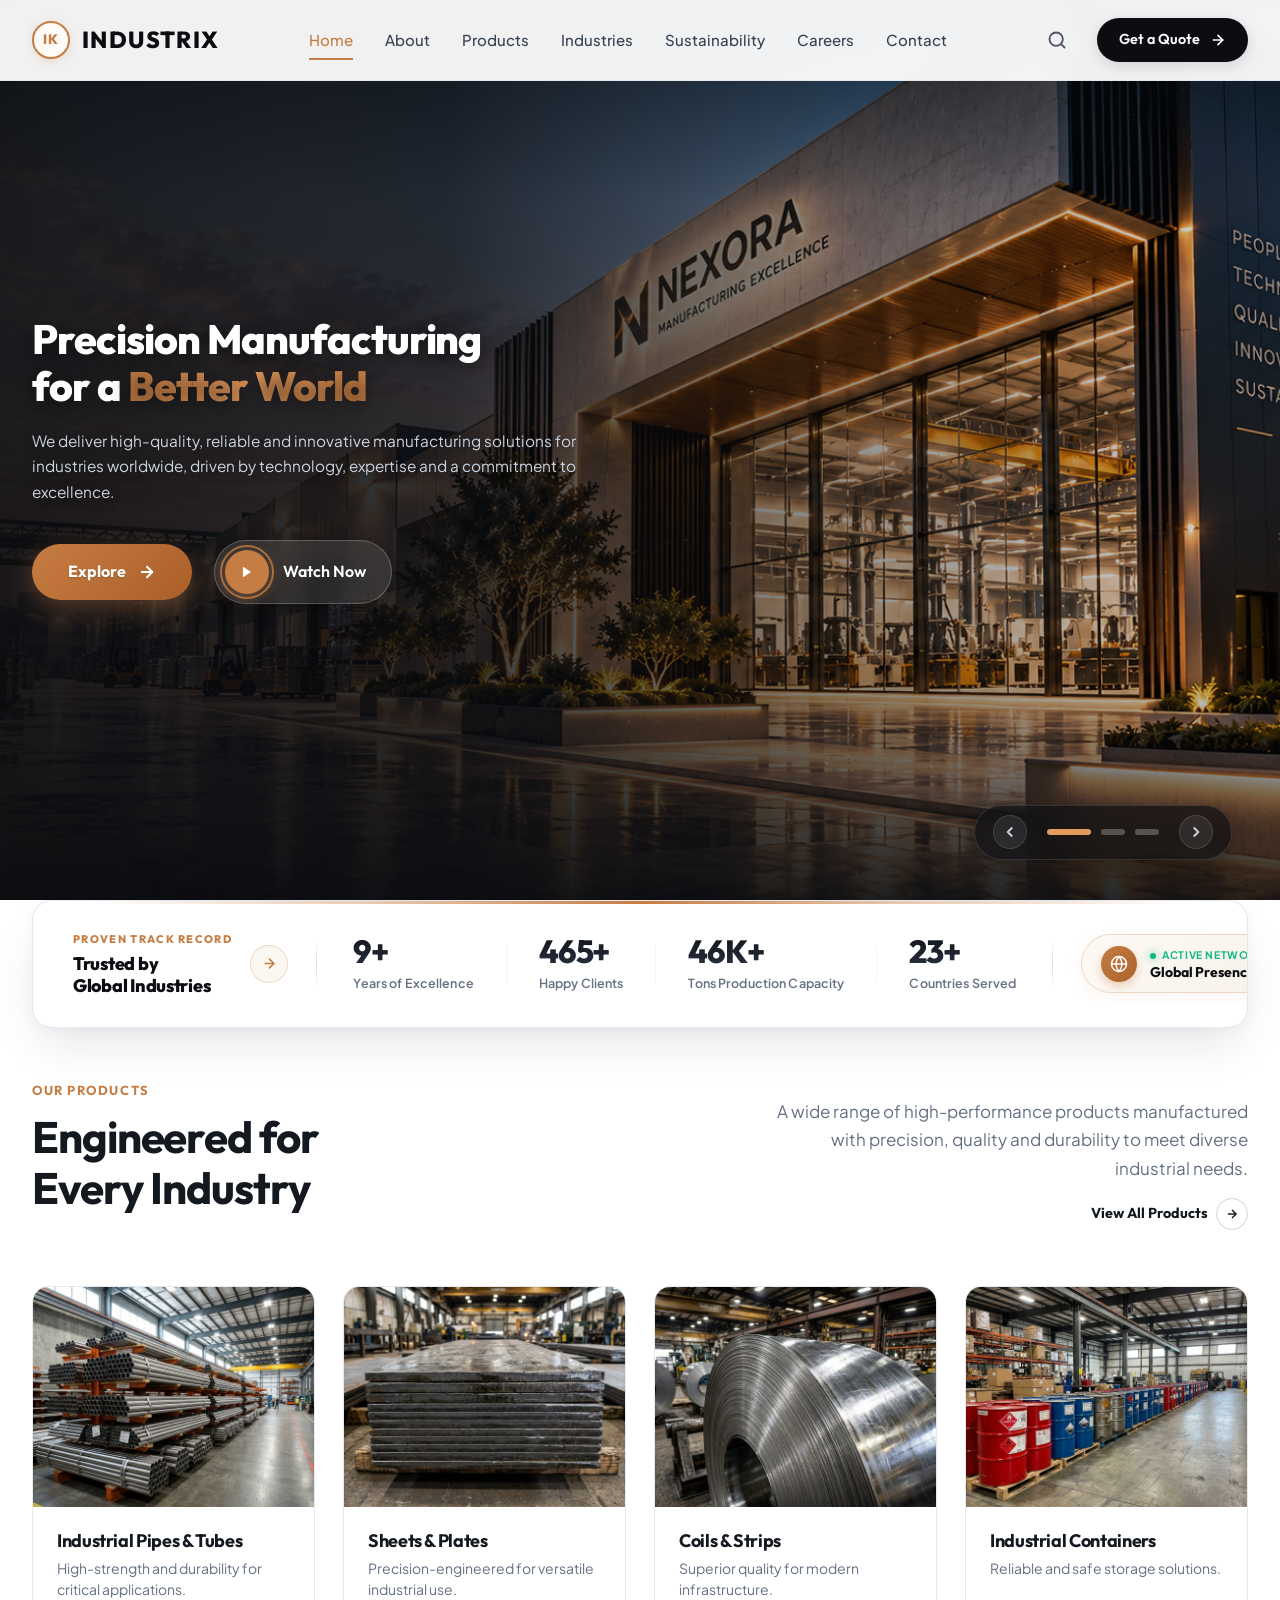
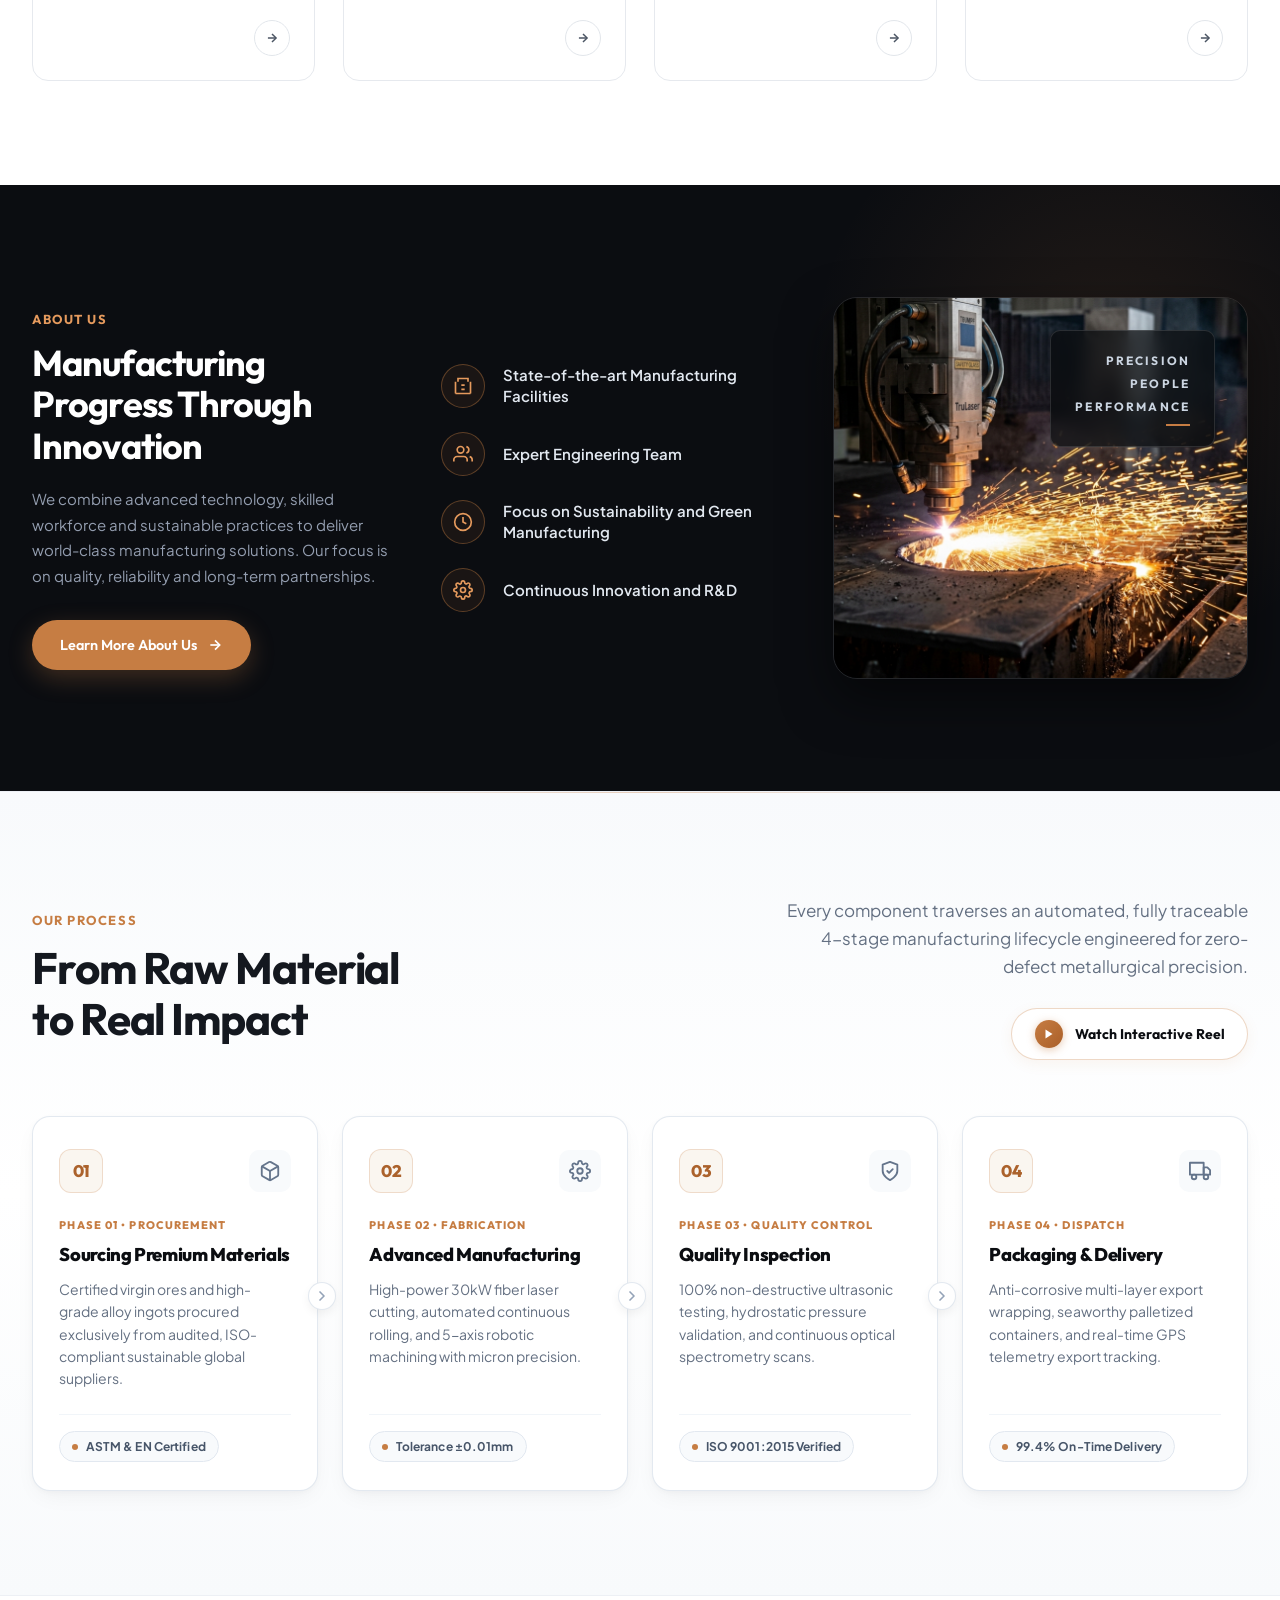
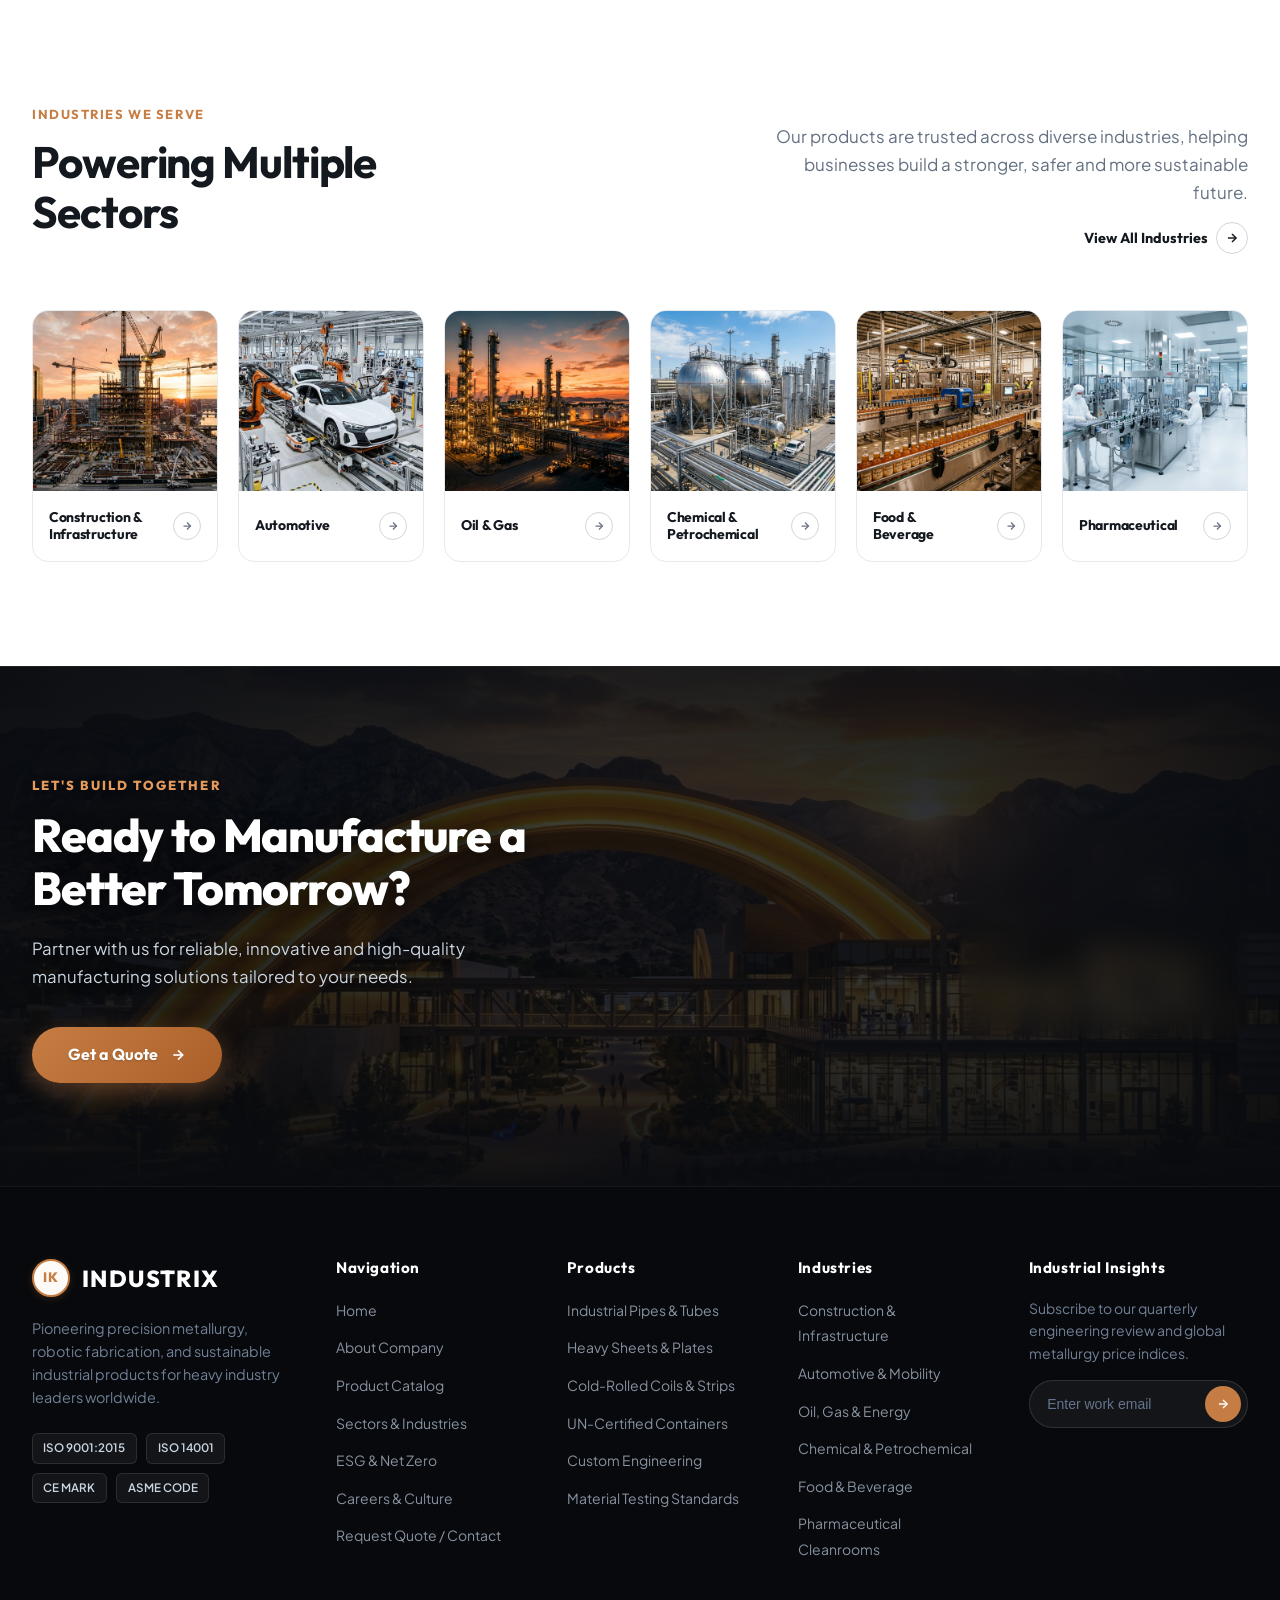
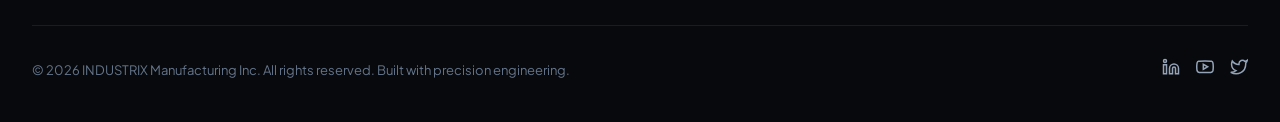
==== index.html @ 55bc3d68 "feat: complete Industrix precision manufacturing corporate website" ====
<!DOCTYPE html>
<html lang="en">
<head>
  <meta charset="UTF-8">
  <meta name="viewport" content="width=device-width, initial-scale=1.0">
  <title>INDUSTRIX - Precision Manufacturing for a Better World</title>
  <meta name="description" content="Industrix delivers world-class, reliable and innovative manufacturing solutions for global industries. ISO 9001 certified precision steel, pipes, coils, and containers.">
  <link rel="stylesheet" href="css/main.css">
  <link rel="stylesheet" href="css/components.css">
  <link rel="icon" type="image/svg+xml" href="data:image/svg+xml,<svg xmlns='http://www.w3.org/2000/svg' viewBox='0 0 100 100'><circle cx='50' cy='50' r='45' fill='%23c67d43'/><text x='50' y='58' font-size='28' font-family='sans-serif' font-weight='bold' fill='white' text-anchor='middle'>IK</text></svg>">
</head>
<body>

  <!-- ==========================================================================
       HEADER & NAVIGATION BAR
       ========================================================================== -->
  <header class="site-header" id="siteHeader">
    <div class="nav-container">
      <a href="index.html" class="brand-logo" aria-label="Industrix Homepage">
        <div class="brand-emblem">IK</div>
        <span class="brand-name">INDUSTRIX</span>
      </a>

      <nav class="nav-menu" id="navMenu">
        <div class="nav-item"><a href="index.html" class="nav-link active">Home</a></div>
        <div class="nav-item"><a href="about.html" class="nav-link">About</a></div>
        <div class="nav-item"><a href="products.html" class="nav-link">Products</a></div>
        <div class="nav-item"><a href="industries.html" class="nav-link">Industries</a></div>
        <div class="nav-item"><a href="sustainability.html" class="nav-link">Sustainability</a></div>
        <div class="nav-item"><a href="careers.html" class="nav-link">Careers</a></div>
        <div class="nav-item"><a href="contact.html" class="nav-link">Contact</a></div>
        <div class="nav-menu-mobile-cta">
          <a href="#quote" class="btn-mobile-quote" data-open-quote>
            <span>Get a Quote</span>
            <svg width="16" height="16" viewBox="0 0 24 24" fill="none" stroke="currentColor" stroke-width="2.5">
              <line x1="5" y1="12" x2="19" y2="12"></line>
              <polyline points="12 5 19 12 12 19"></polyline>
            </svg>
          </a>
        </div>
      </nav>

      <div class="nav-actions">
        <button class="search-trigger-btn" id="searchTriggerBtn" aria-label="Search site (Ctrl+K)" title="Search site (Ctrl+K)">
          <svg width="20" height="20" viewBox="0 0 24 24" fill="none" stroke="currentColor" stroke-width="2.2" stroke-linecap="round" stroke-linejoin="round">
            <circle cx="11" cy="11" r="8"></circle>
            <line x1="21" y1="21" x2="16.65" y2="16.65"></line>
          </svg>
        </button>

        <a href="#quote" class="btn-quote" data-open-quote id="headerQuoteBtn">
          <span>Get a Quote</span>
          <svg width="16" height="16" viewBox="0 0 24 24" fill="none" stroke="currentColor" stroke-width="2.5" stroke-linecap="round" stroke-linejoin="round">
            <line x1="5" y1="12" x2="19" y2="12"></line>
            <polyline points="12 5 19 12 12 19"></polyline>
          </svg>
        </a>

        <button class="mobile-toggle" id="mobileToggle" aria-label="Toggle navigation menu">
          <span></span>
          <span></span>
          <span></span>
        </button>
      </div>
    </div>
  </header>

  <main>
    <!-- ==========================================================================
         HERO SECTION
         ========================================================================== -->
    <!-- ==========================================================================
         HERO SECTION WITH CINEMATIC SLIDER
         ========================================================================== -->
    <section class="hero-slider-section" id="hero">
      <!-- Background Slides with Unique Content per Slide -->
      <div class="hero-slider-wrapper">
        <!-- Slide 1: Production Plant & Better World -->
        <div class="hero-slide active" data-index="0">
          <img src="assets/images/hero section/slide1.png" alt="Advanced Smart Manufacturing Campus" class="hero-slide-img">
          <div class="hero-slider-overlay"></div>
          <div class="hero-slider-container">
            <div class="hero-slider-content">
              <h1 class="hero-slider-title">
                Precision Manufacturing<br>
                for a <span class="gradient-copper">Better World</span>
              </h1>
              <p class="hero-slider-subtitle">
                We deliver high-quality, reliable and innovative manufacturing solutions for industries worldwide, driven by technology, expertise and a commitment to excellence.
              </p>
              <div class="hero-slider-actions">
                <a href="products.html" class="btn-hero-explore">
                  <span>Explore</span>
                  <svg width="18" height="18" viewBox="0 0 24 24" fill="none" stroke="currentColor" stroke-width="2.5" stroke-linecap="round" stroke-linejoin="round">
                    <line x1="5" y1="12" x2="19" y2="12"></line>
                    <polyline points="12 5 19 12 12 19"></polyline>
                  </svg>
                </a>
                <a href="#watch-process" class="btn-hero-watch" data-open-process>
                  <div class="watch-play-circle">
                    <span class="watch-play-pulse"></span>
                    <svg width="14" height="14" viewBox="0 0 24 24" fill="currentColor">
                      <polygon points="5 3 19 12 5 21 5 3"></polygon>
                    </svg>
                  </div>
                  <span>Watch Now</span>
                </a>
              </div>
            </div>
          </div>
        </div>

        <!-- Slide 2: Robotic Automation & Smart Engineering -->
        <div class="hero-slide" data-index="1">
          <img src="assets/images/hero section/slide2.png" alt="High-Tech Robotic Manufacturing Facility" class="hero-slide-img">
          <div class="hero-slider-overlay"></div>
          <div class="hero-slider-container">
            <div class="hero-slider-content">
              <h1 class="hero-slider-title">
                Autonomous Robotics &amp;<br>
                <span class="gradient-copper">Smart Engineering</span>
              </h1>
              <p class="hero-slider-subtitle">
                Pioneering Industry 4.0 production with intelligent robotic milling, high-power fiber laser cutting, and micron-level non-destructive inspection.
              </p>
              <div class="hero-slider-actions">
                <a href="products.html" class="btn-hero-explore">
                  <span>Explore</span>
                  <svg width="18" height="18" viewBox="0 0 24 24" fill="none" stroke="currentColor" stroke-width="2.5" stroke-linecap="round" stroke-linejoin="round">
                    <line x1="5" y1="12" x2="19" y2="12"></line>
                    <polyline points="12 5 19 12 12 19"></polyline>
                  </svg>
                </a>
                <a href="#watch-process" class="btn-hero-watch" data-open-process>
                  <div class="watch-play-circle">
                    <span class="watch-play-pulse"></span>
                    <svg width="14" height="14" viewBox="0 0 24 24" fill="currentColor">
                      <polygon points="5 3 19 12 5 21 5 3"></polygon>
                    </svg>
                  </div>
                  <span>Watch Now</span>
                </a>
              </div>
            </div>
          </div>
        </div>

        <!-- Slide 3: High-Performance Metallurgy & Global Infrastructure -->
        <div class="hero-slide" data-index="2">
          <img src="assets/images/hero section/slide3.png" alt="Precision Extrusion and Heavy Manufacturing Plant" class="hero-slide-img">
          <div class="hero-slider-overlay"></div>
          <div class="hero-slider-container">
            <div class="hero-slider-content">
              <h1 class="hero-slider-title">
                High-Performance Metallurgy &amp;<br>
                <span class="gradient-copper">Global Infrastructure</span>
              </h1>
              <p class="hero-slider-subtitle">
                Over 50,000 metric tons of certified high-grade steel, seamless pipes, and structural plates supplied to heavy industries across 25+ countries.
              </p>
              <div class="hero-slider-actions">
                <a href="products.html" class="btn-hero-explore">
                  <span>Explore</span>
                  <svg width="18" height="18" viewBox="0 0 24 24" fill="none" stroke="currentColor" stroke-width="2.5" stroke-linecap="round" stroke-linejoin="round">
                    <line x1="5" y1="12" x2="19" y2="12"></line>
                    <polyline points="12 5 19 12 12 19"></polyline>
                  </svg>
                </a>
                <a href="#watch-process" class="btn-hero-watch" data-open-process>
                  <div class="watch-play-circle">
                    <span class="watch-play-pulse"></span>
                    <svg width="14" height="14" viewBox="0 0 24 24" fill="currentColor">
                      <polygon points="5 3 19 12 5 21 5 3"></polygon>
                    </svg>
                  </div>
                  <span>Watch Now</span>
                </a>
              </div>
            </div>
          </div>
        </div>
      </div>


      <!-- Slider Navigation Controls -->
      <div class="hero-slider-controls">
        <button class="hero-slider-arrow prev" id="heroPrevBtn" aria-label="Previous Slide">
          <svg width="18" height="18" viewBox="0 0 24 24" fill="none" stroke="currentColor" stroke-width="2.5"><polyline points="15 18 9 12 15 6"></polyline></svg>
        </button>

        <div class="hero-slider-dots" id="heroSliderDots">
          <button class="hero-dot active" data-slide="0" aria-label="Slide 1"><span class="dot-progress"></span></button>
          <button class="hero-dot" data-slide="1" aria-label="Slide 2"><span class="dot-progress"></span></button>
          <button class="hero-dot" data-slide="2" aria-label="Slide 3"><span class="dot-progress"></span></button>
        </div>

        <button class="hero-slider-arrow next" id="heroNextBtn" aria-label="Next Slide">
          <svg width="18" height="18" viewBox="0 0 24 24" fill="none" stroke="currentColor" stroke-width="2.5"><polyline points="9 18 15 12 9 6"></polyline></svg>
        </button>
      </div>
    </section>

    <!-- ==========================================================================
         METRICS / STATS BAR SECTION (PREMIUM FLOATING RIBBON)
         ========================================================================== -->
    <section class="metrics-section" id="metrics">
      <div class="container">
        <div class="metrics-card-wrapper">
          <div class="metrics-ambient-line" aria-hidden="true"></div>
          <div class="metrics-container">
            <!-- Left Header: Trust & Authority -->
            <div class="metrics-label-box">
              <div class="metrics-label-content">
                <span class="metrics-kicker">PROVEN TRACK RECORD</span>
                <h3 class="metrics-title">Trusted by<br>Global Industries</h3>
              </div>
              <a href="#about" class="metrics-arrow-btn" aria-label="Learn more about our track record">
                <svg width="15" height="15" viewBox="0 0 24 24" fill="none" stroke="currentColor" stroke-width="2.5" stroke-linecap="round" stroke-linejoin="round">
                  <line x1="5" y1="12" x2="19" y2="12"></line>
                  <polyline points="12 5 19 12 12 19"></polyline>
                </svg>
              </a>
            </div>

            <div class="metrics-divider-vertical" aria-hidden="true"></div>

            <!-- Central Key Metrics Group -->
            <div class="metrics-items-group">
              <div class="metric-stat-item">
                <div class="metric-number-wrap">
                  <span class="metric-number" data-target="10" data-suffix="+">10+</span>
                </div>
                <span class="metric-caption">Years of Excellence</span>
              </div>

              <div class="metric-stat-sep" aria-hidden="true"></div>

              <div class="metric-stat-item">
                <div class="metric-number-wrap">
                  <span class="metric-number" data-target="500" data-suffix="+">500+</span>
                </div>
                <span class="metric-caption">Happy Clients</span>
              </div>

              <div class="metric-stat-sep" aria-hidden="true"></div>

              <div class="metric-stat-item">
                <div class="metric-number-wrap">
                  <span class="metric-number" data-target="50" data-suffix="K+">50K+</span>
                </div>
                <span class="metric-caption">Tons Production Capacity</span>
              </div>

              <div class="metric-stat-sep" aria-hidden="true"></div>

              <div class="metric-stat-item">
                <div class="metric-number-wrap">
                  <span class="metric-number" data-target="25" data-suffix="+">25+</span>
                </div>
                <span class="metric-caption">Countries Served</span>
              </div>
            </div>

            <div class="metrics-divider-vertical" aria-hidden="true"></div>

            <!-- Right Global Status Pill -->
            <div class="metrics-badge-global">
              <div class="globe-icon">
                <svg width="18" height="18" viewBox="0 0 24 24" fill="none" stroke="currentColor" stroke-width="2" stroke-linecap="round" stroke-linejoin="round">
                  <circle cx="12" cy="12" r="10"></circle>
                  <line x1="2" y1="12" x2="22" y2="12"></line>
                  <path d="M12 2a15.3 15.3 0 0 1 4 10 15.3 15.3 0 0 1-4 10 15.3 15.3 0 0 1-4-10 15.3 15.3 0 0 1 4-10z"></path>
                </svg>
              </div>
              <div class="metrics-badge-info">
                <div class="metrics-badge-status">
                  <span class="status-pulse-dot"></span>
                  <span class="status-text">Active Network</span>
                </div>
                <span class="text">Global Presence</span>
              </div>
            </div>
          </div>
        </div>
      </div>
    </section>

    <!-- ==========================================================================
         OUR PRODUCTS SECTION
         ========================================================================== -->
    <section class="section-products" id="products">
      <div class="container">
        <div class="section-header-split reveal-fade-up">
          <div class="section-header-left">
            <span class="section-kicker">OUR PRODUCTS</span>
            <h2 class="section-title">Engineered for<br>Every Industry</h2>
          </div>
          <div class="section-header-right">
            <p class="section-desc">
              A wide range of high-performance products manufactured with precision, quality and durability to meet diverse industrial needs.
            </p>
            <a href="products.html" class="link-arrow-action">
              <span>View All Products</span>
              <div class="arrow-circle">
                <svg width="14" height="14" viewBox="0 0 24 24" fill="none" stroke="currentColor" stroke-width="2.5">
                  <line x1="5" y1="12" x2="19" y2="12"></line>
                  <polyline points="12 5 19 12 12 19"></polyline>
                </svg>
              </div>
            </a>
          </div>
        </div>

        <div class="products-grid">
          <!-- Product Card 1 -->
          <article class="product-card reveal-fade-up">
            <div class="product-image-box">
              <img src="assets/images/pipes_tubes.jpg" alt="Industrial Pipes and Tubes in factory warehouse" loading="lazy">
            </div>
            <div class="product-card-body">
              <div>
                <h3 class="product-card-title">Industrial Pipes & Tubes</h3>
                <p class="product-card-desc">High-strength and durability for critical applications.</p>
              </div>
              <div class="product-card-footer">
                <a href="products.html#pipes" class="product-card-action" aria-label="View Industrial Pipes & Tubes">
                  <svg width="14" height="14" viewBox="0 0 24 24" fill="none" stroke="currentColor" stroke-width="2.5">
                    <line x1="5" y1="12" x2="19" y2="12"></line>
                    <polyline points="12 5 19 12 12 19"></polyline>
                  </svg>
                </a>
              </div>
            </div>
          </article>

          <!-- Product Card 2 -->
          <article class="product-card reveal-fade-up" style="transition-delay: 0.1s;">
            <div class="product-image-box">
              <img src="assets/images/sheets_plates.jpg" alt="Precision Industrial Sheets and Heavy Steel Plates" loading="lazy">
            </div>
            <div class="product-card-body">
              <div>
                <h3 class="product-card-title">Sheets & Plates</h3>
                <p class="product-card-desc">Precision-engineered for versatile industrial use.</p>
              </div>
              <div class="product-card-footer">
                <a href="products.html#sheets" class="product-card-action" aria-label="View Sheets & Plates">
                  <svg width="14" height="14" viewBox="0 0 24 24" fill="none" stroke="currentColor" stroke-width="2.5">
                    <line x1="5" y1="12" x2="19" y2="12"></line>
                    <polyline points="12 5 19 12 12 19"></polyline>
                  </svg>
                </a>
              </div>
            </div>
          </article>

          <!-- Product Card 3 -->
          <article class="product-card reveal-fade-up" style="transition-delay: 0.2s;">
            <div class="product-image-box">
              <img src="assets/images/coils_strips.jpg" alt="Cold Rolled Steel Coils and Strips" loading="lazy">
            </div>
            <div class="product-card-body">
              <div>
                <h3 class="product-card-title">Coils & Strips</h3>
                <p class="product-card-desc">Superior quality for modern infrastructure.</p>
              </div>
              <div class="product-card-footer">
                <a href="products.html#coils" class="product-card-action" aria-label="View Coils & Strips">
                  <svg width="14" height="14" viewBox="0 0 24 24" fill="none" stroke="currentColor" stroke-width="2.5">
                    <line x1="5" y1="12" x2="19" y2="12"></line>
                    <polyline points="12 5 19 12 12 19"></polyline>
                  </svg>
                </a>
              </div>
            </div>
          </article>

          <!-- Product Card 4 -->
          <article class="product-card reveal-fade-up" style="transition-delay: 0.3s;">
            <div class="product-image-box">
              <img src="assets/images/industrial_containers.jpg" alt="Industrial Containers, Chemical Barrels and Drums" loading="lazy">
            </div>
            <div class="product-card-body">
              <div>
                <h3 class="product-card-title">Industrial Containers</h3>
                <p class="product-card-desc">Reliable and safe storage solutions.</p>
              </div>
              <div class="product-card-footer">
                <a href="products.html#containers" class="product-card-action" aria-label="View Industrial Containers">
                  <svg width="14" height="14" viewBox="0 0 24 24" fill="none" stroke="currentColor" stroke-width="2.5">
                    <line x1="5" y1="12" x2="19" y2="12"></line>
                    <polyline points="12 5 19 12 12 19"></polyline>
                  </svg>
                </a>
              </div>
            </div>
          </article>
        </div>
      </div>
    </section>

    <!-- ==========================================================================
         ABOUT US SECTION (Dark Industrial)
         ========================================================================== -->
    <section class="section-about-dark" id="about">
      <div class="container">
        <div class="about-dark-grid">
          <div class="about-dark-left reveal-fade-up">
            <span class="section-kicker light">ABOUT US</span>
            <h2 class="section-title light">Manufacturing Progress Through Innovation</h2>
            <p class="section-desc light">
              We combine advanced technology, skilled workforce and sustainable practices to deliver world-class manufacturing solutions. Our focus is on quality, reliability and long-term partnerships.
            </p>
            <a href="about.html" class="btn-about-copper">
              <span>Learn More About Us</span>
              <svg width="16" height="16" viewBox="0 0 24 24" fill="none" stroke="currentColor" stroke-width="2.5">
                <line x1="5" y1="12" x2="19" y2="12"></line>
                <polyline points="12 5 19 12 12 19"></polyline>
              </svg>
            </a>
          </div>

          <div class="about-dark-mid reveal-fade-up" style="transition-delay: 0.15s;">
            <div class="about-features-list">
              <div class="about-feature-item">
                <div class="about-feature-icon">
                  <svg width="20" height="20" viewBox="0 0 24 24" fill="none" stroke="currentColor" stroke-width="2">
                    <path d="M3 21h18M3 7v14M21 7v14M6 7V3h12v4M10 11h4M10 16h4"></path>
                  </svg>
                </div>
                <span class="about-feature-text">State-of-the-art Manufacturing Facilities</span>
              </div>

              <div class="about-feature-item">
                <div class="about-feature-icon">
                  <svg width="20" height="20" viewBox="0 0 24 24" fill="none" stroke="currentColor" stroke-width="2">
                    <path d="M17 21v-2a4 4 0 0 0-4-4H5a4 4 0 0 0-4 4v2"></path>
                    <circle cx="9" cy="7" r="4"></circle>
                    <path d="M23 21v-2a4 4 0 0 0-3-3.87"></path>
                    <path d="M16 3.13a4 4 0 0 1 0 7.75"></path>
                  </svg>
                </div>
                <span class="about-feature-text">Expert Engineering Team</span>
              </div>

              <div class="about-feature-item">
                <div class="about-feature-icon">
                  <svg width="20" height="20" viewBox="0 0 24 24" fill="none" stroke="currentColor" stroke-width="2">
                    <path d="M12 2a10 10 0 0 1 10 10c0 5.52-4.48 10-10 10S2 17.52 2 12 6.48 2 12 2z"></path>
                    <path d="M12 6v6l4 2"></path>
                  </svg>
                </div>
                <span class="about-feature-text">Focus on Sustainability and Green Manufacturing</span>
              </div>

              <div class="about-feature-item">
                <div class="about-feature-icon">
                  <svg width="20" height="20" viewBox="0 0 24 24" fill="none" stroke="currentColor" stroke-width="2">
                    <circle cx="12" cy="12" r="3"></circle>
                    <path d="M19.4 15a1.65 1.65 0 0 0 .33 1.82l.06.06a2 2 0 0 1 0 2.83 2 2 0 0 1-2.83 0l-.06-.06a1.65 1.65 0 0 0-1.82-.33 1.65 1.65 0 0 0-1 1.51V21a2 2 0 0 1-2 2 2 2 0 0 1-2-2v-.09A1.65 1.65 0 0 0 9 19.4a1.65 1.65 0 0 0-1.82.33l-.06.06a2 2 0 0 1-2.83 0 2 2 0 0 1 0-2.83l.06-.06a1.65 1.65 0 0 0 .33-1.82 1.65 1.65 0 0 0-1.51-1H3a2 2 0 0 1-2-2 2 2 0 0 1 2-2h.09A1.65 1.65 0 0 0 4.6 9a1.65 1.65 0 0 0-.33-1.82l-.06-.06a2 2 0 0 1 0-2.83 2 2 0 0 1 2.83 0l.06.06a1.65 1.65 0 0 0 1.82.33H9a1.65 1.65 0 0 0 1-1.51V3a2 2 0 0 1 2-2 2 2 0 0 1 2 2v.09a1.65 1.65 0 0 0 1 1.51 1.65 1.65 0 0 0 1.82-.33l.06-.06a2 2 0 0 1 2.83 0 2 2 0 0 1 0 2.83l-.06.06a1.65 1.65 0 0 0-.33 1.82V9a1.65 1.65 0 0 0 1.51 1H21a2 2 0 0 1 2 2 2 2 0 0 1-2 2h-.09a1.65 1.65 0 0 0-1.51 1z"></path>
                  </svg>
                </div>
                <span class="about-feature-text">Continuous Innovation and R&amp;D</span>
              </div>
            </div>
          </div>

          <div class="about-dark-right reveal-scale" style="transition-delay: 0.25s;">
            <div class="about-laser-card">
              <img src="assets/images/laser_cutting.jpg" alt="High precision industrial CNC laser cutting thick steel plate with sparks" loading="lazy">
              <div class="about-vertical-pillars">
                <span>PRECISION</span>
                <span>PEOPLE</span>
                <span>PERFORMANCE</span>
                <div class="line"></div>
              </div>
            </div>
          </div>
        </div>
      </div>
    </section>

    <!-- ==========================================================================
         OUR PROCESS SECTION (EXECUTIVE MANUFACTURING LIFECYCLE)
         ========================================================================== -->
    <section class="section-process" id="process">
      <div class="container">
        <div class="section-header-split reveal-fade-up">
          <div class="section-header-left">
            <span class="section-kicker">OUR PROCESS</span>
            <h2 class="section-title">From Raw Material<br>to Real Impact</h2>
          </div>
          <div class="section-header-right">
            <p class="section-desc">
              Every component traverses an automated, fully traceable 4-stage manufacturing lifecycle engineered for zero-defect metallurgical precision.
            </p>
            <button class="btn-process-reel" data-open-process aria-label="Watch interactive manufacturing process reel">
              <span class="process-reel-play-icon">
                <svg width="12" height="12" viewBox="0 0 24 24" fill="currentColor">
                  <polygon points="5 3 19 12 5 21 5 3"></polygon>
                </svg>
              </span>
              <span>Watch Interactive Reel</span>
            </button>
          </div>
        </div>

        <div class="process-pipeline">
          <!-- Step 1 -->
          <article class="process-card reveal-fade-up">
            <div class="process-card-top">
              <span class="process-step-badge">01</span>
              <div class="process-step-icon" aria-hidden="true">
                <svg width="22" height="22" viewBox="0 0 24 24" fill="none" stroke="currentColor" stroke-width="2" stroke-linecap="round" stroke-linejoin="round">
                  <path d="M21 16V8a2 2 0 0 0-1-1.73l-7-4a2 2 0 0 0-2 0l-7 4A2 2 0 0 0 3 8v8a2 2 0 0 0 1 1.73l7 4a2 2 0 0 0 2 0l7-4A2 2 0 0 0 21 16z"></path>
                  <polyline points="3.27 6.96 12 12.01 20.73 6.96"></polyline>
                  <line x1="12" y1="22.08" x2="12" y2="12"></line>
                </svg>
              </div>
            </div>
            <div class="process-card-body">
              <span class="process-phase-kicker">PHASE 01 • PROCUREMENT</span>
              <h3 class="process-card-title">Sourcing Premium Materials</h3>
              <p class="process-card-desc">
                Certified virgin ores and high-grade alloy ingots procured exclusively from audited, ISO-compliant sustainable global suppliers.
              </p>
            </div>
            <div class="process-card-footer">
              <span class="process-spec-tag">
                <span class="spec-tag-bullet"></span>
                ASTM &amp; EN Certified
              </span>
            </div>
            <div class="process-connector-arrow" aria-hidden="true">
              <svg width="16" height="16" viewBox="0 0 24 24" fill="none" stroke="currentColor" stroke-width="2.5" stroke-linecap="round" stroke-linejoin="round">
                <polyline points="9 18 15 12 9 6"></polyline>
              </svg>
            </div>
          </article>

          <!-- Step 2 -->
          <article class="process-card reveal-fade-up" style="transition-delay: 0.15s;">
            <div class="process-card-top">
              <span class="process-step-badge">02</span>
              <div class="process-step-icon" aria-hidden="true">
                <svg width="22" height="22" viewBox="0 0 24 24" fill="none" stroke="currentColor" stroke-width="2" stroke-linecap="round" stroke-linejoin="round">
                  <circle cx="12" cy="12" r="3"></circle>
                  <path d="M19.4 15a1.65 1.65 0 0 0 .33 1.82l.06.06a2 2 0 0 1 0 2.83 2 2 0 0 1-2.83 0l-.06-.06a1.65 1.65 0 0 0-1.82-.33 1.65 1.65 0 0 0-1 1.51V21a2 2 0 0 1-2 2 2 2 0 0 1-2-2v-.09A1.65 1.65 0 0 0 9 19.4a1.65 1.65 0 0 0-1.82.33l-.06.06a2 2 0 0 1-2.83 0 2 2 0 0 1 0-2.83l.06-.06a1.65 1.65 0 0 0 .33-1.82 1.65 1.65 0 0 0-1.51-1H3a2 2 0 0 1-2-2 2 2 0 0 1 2-2h.09A1.65 1.65 0 0 0 4.6 9a1.65 1.65 0 0 0-.33-1.82l-.06-.06a2 2 0 0 1 0-2.83 2 2 0 0 1 2.83 0l.06.06a1.65 1.65 0 0 0 1.82.33H9a1.65 1.65 0 0 0 1-1.51V3a2 2 0 0 1 2-2 2 2 0 0 1 2 2v.09a1.65 1.65 0 0 0 1 1.51 1.65 1.65 0 0 0 1.82-.33l.06-.06a2 2 0 0 1 2.83 0 2 2 0 0 1 0 2.83l-.06.06a1.65 1.65 0 0 0-.33 1.82V9a1.65 1.65 0 0 0 1.51 1H21a2 2 0 0 1 2 2 2 2 0 0 1-2 2h-.09a1.65 1.65 0 0 0-1.51 1z"></path>
                </svg>
              </div>
            </div>
            <div class="process-card-body">
              <span class="process-phase-kicker">PHASE 02 • FABRICATION</span>
              <h3 class="process-card-title">Advanced Manufacturing</h3>
              <p class="process-card-desc">
                High-power 30kW fiber laser cutting, automated continuous rolling, and 5-axis robotic machining with micron precision.
              </p>
            </div>
            <div class="process-card-footer">
              <span class="process-spec-tag">
                <span class="spec-tag-bullet"></span>
                Tolerance ±0.01mm
              </span>
            </div>
            <div class="process-connector-arrow" aria-hidden="true">
              <svg width="16" height="16" viewBox="0 0 24 24" fill="none" stroke="currentColor" stroke-width="2.5" stroke-linecap="round" stroke-linejoin="round">
                <polyline points="9 18 15 12 9 6"></polyline>
              </svg>
            </div>
          </article>

          <!-- Step 3 -->
          <article class="process-card reveal-fade-up" style="transition-delay: 0.3s;">
            <div class="process-card-top">
              <span class="process-step-badge">03</span>
              <div class="process-step-icon" aria-hidden="true">
                <svg width="22" height="22" viewBox="0 0 24 24" fill="none" stroke="currentColor" stroke-width="2" stroke-linecap="round" stroke-linejoin="round">
                  <path d="M12 22s8-4 8-10V5l-8-3-8 3v7c0 6 8 10 8 10z"></path>
                  <polyline points="9 12 11 14 15 10"></polyline>
                </svg>
              </div>
            </div>
            <div class="process-card-body">
              <span class="process-phase-kicker">PHASE 03 • QUALITY CONTROL</span>
              <h3 class="process-card-title">Quality Inspection</h3>
              <p class="process-card-desc">
                100% non-destructive ultrasonic testing, hydrostatic pressure validation, and continuous optical spectrometry scans.
              </p>
            </div>
            <div class="process-card-footer">
              <span class="process-spec-tag">
                <span class="spec-tag-bullet"></span>
                ISO 9001:2015 Verified
              </span>
            </div>
            <div class="process-connector-arrow" aria-hidden="true">
              <svg width="16" height="16" viewBox="0 0 24 24" fill="none" stroke="currentColor" stroke-width="2.5" stroke-linecap="round" stroke-linejoin="round">
                <polyline points="9 18 15 12 9 6"></polyline>
              </svg>
            </div>
          </article>

          <!-- Step 4 -->
          <article class="process-card reveal-fade-up" style="transition-delay: 0.45s;">
            <div class="process-card-top">
              <span class="process-step-badge">04</span>
              <div class="process-step-icon" aria-hidden="true">
                <svg width="22" height="22" viewBox="0 0 24 24" fill="none" stroke="currentColor" stroke-width="2" stroke-linecap="round" stroke-linejoin="round">
                  <rect x="1" y="3" width="15" height="13"></rect>
                  <polygon points="16 8 20 8 23 11 23 16 16 16 16 8"></polygon>
                  <circle cx="5.5" cy="18.5" r="2.5"></circle>
                  <circle cx="18.5" cy="18.5" r="2.5"></circle>
                </svg>
              </div>
            </div>
            <div class="process-card-body">
              <span class="process-phase-kicker">PHASE 04 • DISPATCH</span>
              <h3 class="process-card-title">Packaging &amp; Delivery</h3>
              <p class="process-card-desc">
                Anti-corrosive multi-layer export wrapping, seaworthy palletized containers, and real-time GPS telemetry export tracking.
              </p>
            </div>
            <div class="process-card-footer">
              <span class="process-spec-tag">
                <span class="spec-tag-bullet"></span>
                99.4% On-Time Delivery
              </span>
            </div>
          </article>
        </div>
      </div>
    </section>

    <!-- ==========================================================================
         INDUSTRIES WE SERVE SECTION
         ========================================================================== -->
    <section class="section-industries" id="industries">
      <div class="container">
        <div class="section-header-split reveal-fade-up">
          <div class="section-header-left">
            <span class="section-kicker">INDUSTRIES WE SERVE</span>
            <h2 class="section-title">Powering Multiple<br>Sectors</h2>
          </div>
          <div class="section-header-right">
            <p class="section-desc">
              Our products are trusted across diverse industries, helping businesses build a stronger, safer and more sustainable future.
            </p>
            <a href="industries.html" class="link-arrow-action">
              <span>View All Industries</span>
              <div class="arrow-circle">
                <svg width="14" height="14" viewBox="0 0 24 24" fill="none" stroke="currentColor" stroke-width="2.5">
                  <line x1="5" y1="12" x2="19" y2="12"></line>
                  <polyline points="12 5 19 12 12 19"></polyline>
                </svg>
              </div>
            </a>
          </div>
        </div>

        <div class="industries-grid">
          <!-- Industry 1 -->
          <article class="industry-card reveal-fade-up">
            <div class="industry-image-box">
              <img src="assets/images/ind_construction.jpg" alt="Construction and Infrastructure steel skyscrapers" loading="lazy">
            </div>
            <div class="industry-card-body">
              <h3 class="industry-card-name">Construction &amp;<br>Infrastructure</h3>
              <a href="industries.html#construction" class="industry-card-arrow" aria-label="Learn more about Construction & Infrastructure">
                <svg width="12" height="12" viewBox="0 0 24 24" fill="none" stroke="currentColor" stroke-width="2.5">
                  <line x1="5" y1="12" x2="19" y2="12"></line>
                  <polyline points="12 5 19 12 12 19"></polyline>
                </svg>
              </a>
            </div>
          </article>

          <!-- Industry 2 -->
          <article class="industry-card reveal-fade-up" style="transition-delay: 0.1s;">
            <div class="industry-image-box">
              <img src="assets/images/ind_automotive.jpg" alt="Automotive manufacturing smart robotic facility" loading="lazy">
            </div>
            <div class="industry-card-body">
              <h3 class="industry-card-name">Automotive</h3>
              <a href="industries.html#automotive" class="industry-card-arrow" aria-label="Learn more about Automotive solutions">
                <svg width="12" height="12" viewBox="0 0 24 24" fill="none" stroke="currentColor" stroke-width="2.5">
                  <line x1="5" y1="12" x2="19" y2="12"></line>
                  <polyline points="12 5 19 12 12 19"></polyline>
                </svg>
              </a>
            </div>
          </article>

          <!-- Industry 3 -->
          <article class="industry-card reveal-fade-up" style="transition-delay: 0.2s;">
            <div class="industry-image-box">
              <img src="assets/images/ind_oilgas.jpg" alt="Oil & Gas refinery towers at sunset" loading="lazy">
            </div>
            <div class="industry-card-body">
              <h3 class="industry-card-name">Oil &amp; Gas</h3>
              <a href="industries.html#oilgas" class="industry-card-arrow" aria-label="Learn more about Oil & Gas applications">
                <svg width="12" height="12" viewBox="0 0 24 24" fill="none" stroke="currentColor" stroke-width="2.5">
                  <line x1="5" y1="12" x2="19" y2="12"></line>
                  <polyline points="12 5 19 12 12 19"></polyline>
                </svg>
              </a>
            </div>
          </article>

          <!-- Industry 4 -->
          <article class="industry-card reveal-fade-up" style="transition-delay: 0.3s;">
            <div class="industry-image-box">
              <img src="assets/images/ind_chemical.jpg" alt="Chemical & Petrochemical spherical pressure tanks" loading="lazy">
            </div>
            <div class="industry-card-body">
              <h3 class="industry-card-name">Chemical &amp;<br>Petrochemical</h3>
              <a href="industries.html#chemical" class="industry-card-arrow" aria-label="Learn more about Chemical & Petrochemical">
                <svg width="12" height="12" viewBox="0 0 24 24" fill="none" stroke="currentColor" stroke-width="2.5">
                  <line x1="5" y1="12" x2="19" y2="12"></line>
                  <polyline points="12 5 19 12 12 19"></polyline>
                </svg>
              </a>
            </div>
          </article>

          <!-- Industry 5 -->
          <article class="industry-card reveal-fade-up" style="transition-delay: 0.4s;">
            <div class="industry-image-box">
              <img src="assets/images/ind_food.jpg" alt="Automated Food and Beverage conveyor bottling line" loading="lazy">
            </div>
            <div class="industry-card-body">
              <h3 class="industry-card-name">Food &amp;<br>Beverage</h3>
              <a href="industries.html#food" class="industry-card-arrow" aria-label="Learn more about Food & Beverage">
                <svg width="12" height="12" viewBox="0 0 24 24" fill="none" stroke="currentColor" stroke-width="2.5">
                  <line x1="5" y1="12" x2="19" y2="12"></line>
                  <polyline points="12 5 19 12 12 19"></polyline>
                </svg>
              </a>
            </div>
          </article>

          <!-- Industry 6 -->
          <article class="industry-card reveal-fade-up" style="transition-delay: 0.5s;">
            <div class="industry-image-box">
              <img src="assets/images/ind_pharma.jpg" alt="Sterile Pharmaceutical cleanroom automated manufacturing" loading="lazy">
            </div>
            <div class="industry-card-body">
              <h3 class="industry-card-name">Pharmaceutical</h3>
              <a href="industries.html#pharma" class="industry-card-arrow" aria-label="Learn more about Pharmaceutical sanitary tubing">
                <svg width="12" height="12" viewBox="0 0 24 24" fill="none" stroke="currentColor" stroke-width="2.5">
                  <line x1="5" y1="12" x2="19" y2="12"></line>
                  <polyline points="12 5 19 12 12 19"></polyline>
                </svg>
              </a>
            </div>
          </article>
        </div>
      </div>
    </section>

    <!-- ==========================================================================
         FOOTER CTA BANNER SECTION
         ========================================================================== -->
    <section class="section-footer-cta" id="ctaBanner">
      <div class="footer-cta-container">
        <div class="footer-cta-bg-side">
          <img src="assets/images/footer_cta_bg.jpg" alt="Industrix Advanced Architecture and Innovation Hub at Sunset" loading="lazy">
          <div class="footer-cta-bg-overlay"></div>
        </div>

        <div class="footer-cta-content-side">
          <div class="footer-cta-main reveal-fade-up">
            <span class="footer-cta-kicker">LET'S BUILD TOGETHER</span>
            <h2 class="footer-cta-title">Ready to Manufacture a Better Tomorrow?</h2>
            <p class="footer-cta-desc">
              Partner with us for reliable, innovative and high-quality manufacturing solutions tailored to your needs.
            </p>
            <a href="contact.html" class="btn-cta-quote" data-open-quote>
              <span>Get a Quote</span>
              <svg width="16" height="16" viewBox="0 0 24 24" fill="none" stroke="currentColor" stroke-width="2.5">
                <line x1="5" y1="12" x2="19" y2="12"></line>
                <polyline points="12 5 19 12 12 19"></polyline>
              </svg>
            </a>
          </div>

          <div class="footer-cta-pillars reveal-fade-up" style="transition-delay: 0.15s;">
            <span>QUALITY PRODUCTS</span>
            <span>TRUSTED PARTNER</span>
            <span>GLOBAL REACH</span>
            <span>SUSTAINABLE GROWTH</span>
          </div>
        </div>
      </div>
    </section>
  </main>

  <!-- ==========================================================================
       SITE FOOTER
       ========================================================================== -->
  <footer class="site-footer">
    <div class="container">
      <div class="footer-top-grid">
        <div class="footer-brand-col">
          <a href="index.html" class="brand-logo" aria-label="Industrix">
            <div class="brand-emblem">IK</div>
            <span class="brand-name">INDUSTRIX</span>
          </a>
          <p>
            Pioneering precision metallurgy, robotic fabrication, and sustainable industrial products for heavy industry leaders worldwide.
          </p>
          <div class="footer-certifications">
            <span class="cert-badge">ISO 9001:2015</span>
            <span class="cert-badge">ISO 14001</span>
            <span class="cert-badge">CE MARK</span>
            <span class="cert-badge">ASME CODE</span>
          </div>
        </div>

        <div class="footer-col">
          <h4 class="footer-col-title">Navigation</h4>
          <ul class="footer-links-list">
            <li><a href="index.html">Home</a></li>
            <li><a href="about.html">About Company</a></li>
            <li><a href="products.html">Product Catalog</a></li>
            <li><a href="industries.html">Sectors &amp; Industries</a></li>
            <li><a href="sustainability.html">ESG &amp; Net Zero</a></li>
            <li><a href="careers.html">Careers &amp; Culture</a></li>
            <li><a href="contact.html">Request Quote / Contact</a></li>
          </ul>
        </div>

        <div class="footer-col">
          <h4 class="footer-col-title">Products</h4>
          <ul class="footer-links-list">
            <li><a href="products.html#pipes">Industrial Pipes &amp; Tubes</a></li>
            <li><a href="products.html#sheets">Heavy Sheets &amp; Plates</a></li>
            <li><a href="products.html#coils">Cold-Rolled Coils &amp; Strips</a></li>
            <li><a href="products.html#containers">UN-Certified Containers</a></li>
            <li><a href="products.html">Custom Engineering</a></li>
            <li><a href="products.html">Material Testing Standards</a></li>
          </ul>
        </div>

        <div class="footer-col">
          <h4 class="footer-col-title">Industries</h4>
          <ul class="footer-links-list">
            <li><a href="industries.html#construction">Construction &amp; Infrastructure</a></li>
            <li><a href="industries.html#automotive">Automotive &amp; Mobility</a></li>
            <li><a href="industries.html#oilgas">Oil, Gas &amp; Energy</a></li>
            <li><a href="industries.html#chemical">Chemical &amp; Petrochemical</a></li>
            <li><a href="industries.html#food">Food &amp; Beverage</a></li>
            <li><a href="industries.html#pharma">Pharmaceutical Cleanrooms</a></li>
          </ul>
        </div>

        <div class="footer-col footer-newsletter">
          <h4 class="footer-col-title">Industrial Insights</h4>
          <p>Subscribe to our quarterly engineering review and global metallurgy price indices.</p>
          <form class="newsletter-form" onsubmit="event.preventDefault();">
            <input type="email" placeholder="Enter work email" required aria-label="Work Email Address">
            <button type="submit" aria-label="Subscribe">
              <svg width="14" height="14" viewBox="0 0 24 24" fill="none" stroke="currentColor" stroke-width="2.5">
                <line x1="5" y1="12" x2="19" y2="12"></line>
                <polyline points="12 5 19 12 12 19"></polyline>
              </svg>
            </button>
          </form>
        </div>
      </div>

      <div class="footer-bottom-bar">
        <p>&copy; 2026 INDUSTRIX Manufacturing Inc. All rights reserved. Built with precision engineering.</p>
        <div class="footer-social-links">
          <a href="#" aria-label="LinkedIn"><svg width="18" height="18" viewBox="0 0 24 24" fill="none" stroke="currentColor" stroke-width="2"><path d="M16 8a6 6 0 0 1 6 6v7h-4v-7a2 2 0 0 0-2-2 2 2 0 0 0-2 2v7h-4v-7a6 6 0 0 1 6-6z"></path><rect x="2" y="9" width="4" height="12"></rect><circle cx="4" cy="4" r="2"></circle></svg></a>
          <a href="#" aria-label="YouTube"><svg width="18" height="18" viewBox="0 0 24 24" fill="none" stroke="currentColor" stroke-width="2"><path d="M22.54 6.42a2.78 2.78 0 0 0-1.94-2C18.88 4 12 4 12 4s-6.88 0-8.6.46a2.78 2.78 0 0 0-1.94 2A29 29 0 0 0 1 11.75a29 29 0 0 0 .46 5.33A2.78 2.78 0 0 0 3.4 19c1.72.46 8.6.46 8.6.46s6.88 0 8.6-.46a2.78 2.78 0 0 0 1.94-2 29 29 0 0 0 .46-5.25 29 29 0 0 0-.46-5.33z"></path><polygon points="9.75 15.02 15.5 11.75 9.75 8.48 9.75 15.02"></polygon></svg></a>
          <a href="#" aria-label="Twitter"><svg width="18" height="18" viewBox="0 0 24 24" fill="none" stroke="currentColor" stroke-width="2"><path d="M23 3a10.9 10.9 0 0 1-3.14 1.53 4.48 4.48 0 0 0-7.86 3v1A10.66 10.66 0 0 1 3 4s-4 9 5 13a11.64 11.64 0 0 1-7 2c9 5 20 0 20-11.5a4.5 4.5 0 0 0-.08-.83A7.72 7.72 0 0 0 23 3z"></path></svg></a>
        </div>
      </div>
    </div>
  </footer>

  <!-- ==========================================================================
       MODAL 1: REQUEST FOR QUOTE (QUICK ESTIMATOR)
       ========================================================================== -->
  <div class="modal-overlay" id="quoteModal" role="dialog" aria-modal="true" aria-labelledby="modalQuoteHeading">
    <div class="modal-container">
      <button class="modal-close-btn" aria-label="Close quote modal">&times;</button>
      <div class="quote-modal-header">
        <h3 id="modalQuoteHeading">Request Precision Quote</h3>
        <p>Get instant preliminary pricing and connect with our metallurgical engineering team.</p>
      </div>
      <div class="quote-modal-body">
        <form id="modalQuoteForm">
          <div class="quote-form-row">
            <div class="quote-form-group">
              <label for="modalProductSelect">Product Category</label>
              <select class="quote-form-control" id="modalProductSelect" required>
                <option value="pipes">Industrial Pipes &amp; Tubes</option>
                <option value="sheets">Heavy Sheets &amp; Plates</option>
                <option value="coils">Cold-Rolled Coils &amp; Strips</option>
                <option value="containers">Industrial Containers &amp; Drums</option>
                <option value="custom">Custom CNC Fabrication</option>
              </select>
            </div>
            <div class="quote-form-group">
              <label for="modalQtyInput">Quantity (Units / Tons)</label>
              <input type="number" class="quote-form-control" id="modalQtyInput" value="25" min="1" max="10000" required>
            </div>
          </div>

          <div class="quote-estimate-card">
            <div>
              <span style="font-size: 0.8rem; color: #64748b; font-weight: 600; display: block;">ESTIMATED PRODUCTION TIER</span>
              <span class="quote-estimate-val" id="modalEstimateDisplay">$3,000 USD</span>
            </div>
            <span style="font-size: 0.75rem; color: #10b981; font-weight: 700; background: #ecfdf5; padding: 0.25rem 0.6rem; border-radius: 999px;">
              Volume Discount Applied
            </span>
          </div>

          <div class="quote-form-group">
            <label for="modalName">Full Name &amp; Title</label>
            <input type="text" class="quote-form-control" id="modalName" placeholder="e.g. John Doe, Senior Procurement" required>
          </div>

          <div class="quote-form-row">
            <div class="quote-form-group">
              <label for="modalEmail">Corporate Email</label>
              <input type="email" class="quote-form-control" id="modalEmail" placeholder="j.doe@enterprise.com" required>
            </div>
            <div class="quote-form-group">
              <label for="modalCompany">Company Name</label>
              <input type="text" class="quote-form-control" id="modalCompany" placeholder="Global Logistics Inc." required>
            </div>
          </div>

          <button type="submit" class="btn btn-primary-copper" style="width: 100%; margin-top: 1rem;">
            <span>Submit RFQ Dossier</span>
            <svg width="16" height="16" viewBox="0 0 24 24" fill="none" stroke="currentColor" stroke-width="2.5">
              <line x1="5" y1="12" x2="19" y2="12"></line>
              <polyline points="12 5 19 12 12 19"></polyline>
            </svg>
          </button>
        </form>
      </div>
    </div>
  </div>

  <!-- ==========================================================================
       MODAL 2: WATCH OUR PROCESS (VIDEO REEL SHOWCASE)
       ========================================================================== -->
  <div class="modal-overlay" id="videoModal" role="dialog" aria-modal="true" aria-labelledby="modalVideoHeading">
    <div class="video-modal-container">
      <button class="modal-close-btn" aria-label="Close process modal">&times;</button>
      <span class="section-kicker light" style="margin-bottom: 0.35rem;">INDUSTRY 4.0 MANUFACTURING</span>
      <h3 id="modalVideoHeading" style="font-size: 1.5rem; color: #ffffff;">Our Manufacturing Process in Action</h3>

      <div class="process-reel-player">
        <img id="reelImage" src="assets/images/laser_cutting.jpg" alt="Industrial laser cutter manufacturing step showcase">
        <div style="position: absolute; bottom: 0; left: 0; right: 0; padding: 1.5rem; background: linear-gradient(to top, rgba(0,0,0,0.9), transparent);">
          <h4 id="reelTitle" style="color: #ffffff; font-size: 1.15rem; margin-bottom: 0.25rem;">02. Advanced CNC Laser Cutting</h4>
          <p id="reelDesc" style="color: #cbd5e1; font-size: 0.875rem;">Sub-millimeter 30kW fiber laser cutters shaping hardened plates with zero thermal warp.</p>
        </div>
      </div>

      <div class="reel-stepper">
        <button class="reel-step-btn" data-step="0">
          <span class="step-num">Step 01</span>
          <span class="step-name">Material Sourcing</span>
        </button>
        <button class="reel-step-btn active" data-step="1">
          <span class="step-num">Step 02</span>
          <span class="step-name">CNC Laser &amp; Rolling</span>
        </button>
        <button class="reel-step-btn" data-step="2">
          <span class="step-num">Step 03</span>
          <span class="step-name">Cold Rolling Mills</span>
        </button>
        <button class="reel-step-btn" data-step="3">
          <span class="step-num">Step 04</span>
          <span class="step-name">Quality Assurance</span>
        </button>
      </div>
    </div>
  </div>

  <!-- ==========================================================================
       MODAL 3: UNIVERSAL SEARCH (CTRL + K)
       ========================================================================== -->
  <div class="modal-overlay" id="searchModal" role="dialog" aria-modal="true" aria-labelledby="modalSearchInput">
    <div class="search-modal-container">
      <button class="modal-close-btn" aria-label="Close search modal">&times;</button>
      <div class="search-input-wrapper">
        <svg width="20" height="20" viewBox="0 0 24 24" fill="none" stroke="currentColor" stroke-width="2.2">
          <circle cx="11" cy="11" r="8"></circle>
          <line x1="21" y1="21" x2="16.65" y2="16.65"></line>
        </svg>
        <input type="text" id="searchInput" placeholder="Search products, materials, specs, sectors... (Esc to close)" aria-label="Search site content">
      </div>
      <div class="search-results-list" id="searchResults">
        <!-- Injected via JavaScript -->
      </div>
    </div>
  </div>

  <!-- Floating Back to Top Button -->
  <button class="back-to-top" aria-label="Scroll back to top">
    <svg width="20" height="20" viewBox="0 0 24 24" fill="none" stroke="currentColor" stroke-width="2.5">
      <line x1="12" y1="19" x2="12" y2="5"></line>
      <polyline points="5 12 12 5 19 12"></polyline>
    </svg>
  </button>

  <script src="js/main.js"></script>
</body>
</html>
---- css/main.css ----
/* ==========================================================================
   INDUSTRIX - Precision Manufacturing
   Master Stylesheet (css/main.css)
   ========================================================================== */

@import url('https://fonts.googleapis.com/css2?family=Plus+Jakarta+Sans:ital,wght@0,300;0,400;0,500;0,600;0,700;0,800;1,400&family=Outfit:wght@400;500;600;700;800&display=swap');

:root {
  /* Color Palette - Exactly matched to Industrix Reference */
  --color-primary: #11141a;
  --color-primary-dark: #0b0d11;
  --color-primary-light: #181d24;
  --color-surface-dark: #14171d;
  --color-surface-dark-card: #1c222b;
  
  --color-copper: #c67d43;
  --color-copper-dark: #ab622c;
  --color-copper-light: #e59a5d;
  --color-copper-subtle: rgba(198, 125, 67, 0.12);
  --color-copper-glow: rgba(198, 125, 67, 0.35);
  
  --color-bg-body: #ffffff;
  --color-bg-light: #f8f9fa;
  --color-bg-subtle: #f1f3f6;
  
  --color-text-main: #14181f;
  --color-text-muted: #647082;
  --color-text-subtle: #94a3b8;
  --color-text-light: #f8fafc;
  --color-text-dim: #949eb0;
  
  --color-border-light: #e6e9ee;
  --color-border-subtle: #edf0f5;
  --color-border-dark: rgba(255, 255, 255, 0.08);
  --color-border-copper: rgba(198, 125, 67, 0.3);
  
  /* Typography */
  --font-heading: 'Outfit', -apple-system, BlinkMacSystemFont, 'Segoe UI', Roboto, sans-serif;
  --font-body: 'Plus Jakarta Sans', -apple-system, BlinkMacSystemFont, 'Segoe UI', Roboto, sans-serif;
  
  /* Transitions & Shadows */
  --transition-fast: 0.2s cubic-bezier(0.16, 1, 0.3, 1);
  --transition-normal: 0.35s cubic-bezier(0.16, 1, 0.3, 1);
  --transition-slow: 0.6s cubic-bezier(0.16, 1, 0.3, 1);
  
  --shadow-sm: 0 2px 8px rgba(0, 0, 0, 0.04);
  --shadow-md: 0 8px 24px rgba(0, 0, 0, 0.06);
  --shadow-lg: 0 16px 40px rgba(0, 0, 0, 0.08);
  --shadow-dark: 0 20px 50px rgba(0, 0, 0, 0.4);
  --shadow-copper: 0 8px 25px rgba(198, 125, 67, 0.28);
  
  --radius-sm: 6px;
  --radius-md: 10px;
  --radius-lg: 16px;
  --radius-xl: 24px;
  --radius-pill: 9999px;
  
  --container-max: 1320px;
}

/* Base Reset & Box Sizing */
*, *::before, *::after {
  box-sizing: border-box;
  margin: 0;
  padding: 0;
}

html {
  font-size: 16px;
  scroll-behavior: smooth;
  -webkit-font-smoothing: antialiased;
  -moz-osx-font-smoothing: grayscale;
}

body {
  font-family: var(--font-body);
  background-color: var(--color-bg-body);
  color: var(--color-text-main);
  line-height: 1.6;
  overflow-x: hidden;
}

img {
  max-width: 100%;
  height: auto;
  display: block;
}

a {
  color: inherit;
  text-decoration: none;
  transition: color var(--transition-fast);
}

button {
  font-family: inherit;
  cursor: pointer;
  border: none;
  background: none;
  outline: none;
}

ul, ol {
  list-style: none;
}

/* Layout Containers */
.container {
  width: 100%;
  max-width: var(--container-max);
  margin-left: auto;
  margin-right: auto;
  padding-left: 2rem;
  padding-right: 2rem;
}

.container-fluid {
  width: 100%;
  padding-left: 2rem;
  padding-right: 2rem;
}

/* Typography Utilities */
h1, h2, h3, h4, h5, h6 {
  font-family: var(--font-heading);
  font-weight: 700;
  line-height: 1.15;
  color: var(--color-text-main);
  letter-spacing: -0.02em;
}

.section-kicker {
  display: inline-block;
  font-family: var(--font-heading);
  font-size: 0.8125rem;
  font-weight: 700;
  text-transform: uppercase;
  letter-spacing: 0.12em;
  color: var(--color-copper);
  margin-bottom: 0.75rem;
}

.section-kicker.light {
  color: var(--color-copper-light);
}

.section-title {
  font-size: clamp(2rem, 3.5vw, 2.75rem);
  font-weight: 700;
  color: var(--color-text-main);
  margin-bottom: 1rem;
  letter-spacing: -0.025em;
}

.section-title.light {
  color: var(--color-text-light);
}

.section-desc {
  font-size: 1.0625rem;
  color: var(--color-text-muted);
  max-width: 600px;
  line-height: 1.65;
}

.section-desc.light {
  color: var(--color-text-dim);
}

.text-copper {
  color: var(--color-copper);
}

.gradient-copper {
  background: linear-gradient(135deg, #c67d43 0%, #e59a5d 50%, #c67d43 100%);
  -webkit-background-clip: text;
  -webkit-text-fill-color: transparent;
  display: inline-block;
}

/* Header & Sticky Navigation */
.site-header {
  position: fixed;
  top: 0;
  left: 0;
  right: 0;
  z-index: 1000;
  background-color: rgba(255, 255, 255, 0.94);
  backdrop-filter: blur(14px);
  -webkit-backdrop-filter: blur(14px);
  border-bottom: 1px solid rgba(226, 230, 235, 0.7);
  transition: all var(--transition-normal);
}

.site-header.scrolled {
  background-color: rgba(255, 255, 255, 0.98);
  box-shadow: 0 4px 20px rgba(0, 0, 0, 0.05);
  border-bottom-color: var(--color-border-light);
}

.nav-container {
  display: flex;
  align-items: center;
  justify-content: space-between;
  height: 80px;
  max-width: var(--container-max);
  margin: 0 auto;
  padding: 0 2rem;
}

/* Brand Logo */
.brand-logo {
  display: flex;
  align-items: center;
  gap: 0.75rem;
  font-family: var(--font-heading);
  font-size: 1.45rem;
  font-weight: 800;
  letter-spacing: 0.06em;
  color: var(--color-primary-dark);
}

.brand-emblem {
  width: 38px;
  height: 38px;
  background: #fdfaf7;
  border: 2px solid var(--color-copper);
  border-radius: 50%;
  display: flex;
  align-items: center;
  justify-content: center;
  color: var(--color-copper);
  font-size: 0.85rem;
  font-weight: 800;
  box-shadow: 0 2px 8px rgba(198, 125, 67, 0.2);
  position: relative;
  transition: transform var(--transition-fast);
}

.brand-logo:hover .brand-emblem {
  transform: rotate(45deg);
}

.brand-name {
  text-transform: uppercase;
}

/* Nav Menu Links */
.nav-menu {
  display: flex;
  align-items: center;
  gap: 2rem;
}

.nav-item {
  position: relative;
}

.nav-link {
  font-size: 0.9375rem;
  font-weight: 500;
  color: #374151;
  padding: 0.5rem 0;
  display: inline-block;
  transition: color var(--transition-fast);
}

.nav-link:hover,
.nav-link.active {
  color: var(--color-copper);
}

.nav-link::after {
  content: '';
  position: absolute;
  bottom: 0;
  left: 0;
  width: 0%;
  height: 2px;
  background-color: var(--color-copper);
  transition: width var(--transition-normal);
}

.nav-link:hover::after,
.nav-link.active::after {
  width: 100%;
}

.nav-menu-mobile-cta {
  display: none;
}

/* Nav Actions */
.nav-actions {
  display: flex;
  align-items: center;
  gap: 1.25rem;
}

.search-trigger-btn {
  width: 40px;
  height: 40px;
  border-radius: 50%;
  display: flex;
  align-items: center;
  justify-content: center;
  color: #4b5563;
  background-color: transparent;
  transition: all var(--transition-fast);
}

.search-trigger-btn:hover {
  background-color: var(--color-bg-subtle);
  color: var(--color-primary);
  transform: scale(1.05);
}

.btn-quote {
  display: inline-flex;
  align-items: center;
  gap: 0.6rem;
  padding: 0.68rem 1.4rem;
  background-color: var(--color-primary-dark);
  color: #ffffff;
  font-family: var(--font-heading);
  font-size: 0.9rem;
  font-weight: 600;
  border-radius: var(--radius-pill);
  transition: all var(--transition-normal);
  box-shadow: 0 4px 14px rgba(0, 0, 0, 0.12);
}

.btn-quote:hover {
  background-color: var(--color-copper);
  color: #ffffff;
  box-shadow: var(--shadow-copper);
  transform: translateY(-1px);
}

.btn-quote svg {
  transition: transform var(--transition-fast);
}

.btn-quote:hover svg {
  transform: translateX(4px);
}

/* Mobile Hamburger */
/* Mobile Hamburger Toggle Button */
.mobile-toggle {
  display: none;
  flex-direction: column;
  justify-content: center;
  align-items: center;
  gap: 5px;
  width: 42px;
  height: 42px;
  border-radius: 10px;
  background-color: #f8fafc;
  border: 1px solid #e2e8f0;
  cursor: pointer;
  z-index: 1001;
  transition: all var(--transition-fast);
  padding: 0;
  flex-shrink: 0;
}

.mobile-toggle:hover {
  background-color: #f1f5f9;
  border-color: #cbd5e1;
}

.mobile-toggle span {
  display: block;
  height: 2px;
  width: 20px;
  background-color: var(--color-primary-dark);
  border-radius: 2px;
  transition: transform 0.3s cubic-bezier(0.16, 1, 0.3, 1), opacity 0.2s ease, background-color 0.2s ease;
}

.mobile-toggle.active {
  background-color: #faf6f0;
  border-color: rgba(198, 125, 67, 0.4);
}

.mobile-toggle.active span {
  background-color: var(--color-copper);
}

.mobile-toggle.active span:nth-child(1) {
  transform: translateY(7px) rotate(45deg);
}

.mobile-toggle.active span:nth-child(2) {
  opacity: 0;
  transform: scale(0);
}

.mobile-toggle.active span:nth-child(3) {
  transform: translateY(-7px) rotate(-45deg);
}

/* Buttons Common */
.btn {
  display: inline-flex;
  align-items: center;
  justify-content: center;
  gap: 0.6rem;
  padding: 0.85rem 1.75rem;
  font-family: var(--font-heading);
  font-size: 0.95rem;
  font-weight: 600;
  border-radius: var(--radius-pill);
  transition: all var(--transition-normal);
  text-align: center;
  cursor: pointer;
}

.btn-primary-copper {
  background: linear-gradient(135deg, #c67d43 0%, #ba692d 100%);
  color: #ffffff;
  box-shadow: var(--shadow-copper);
}

.btn-primary-copper:hover {
  background: linear-gradient(135deg, #d8894d 0%, #c67d43 100%);
  transform: translateY(-2px);
  box-shadow: 0 10px 28px rgba(198, 125, 67, 0.4);
}

.btn-secondary-outline {
  background-color: transparent;
  color: var(--color-text-main);
  border: 1px solid var(--color-border-light);
}

.btn-secondary-outline:hover {
  background-color: #ffffff;
  border-color: var(--color-copper);
  color: var(--color-copper);
  transform: translateY(-2px);
  box-shadow: var(--shadow-sm);
}

.btn-icon-circle {
  width: 44px;
  height: 44px;
  border-radius: 50%;
  border: 1px solid #d1d5db;
  display: inline-flex;
  align-items: center;
  justify-content: center;
  color: #4b5563;
  transition: all var(--transition-fast);
  background: #ffffff;
}

.btn-icon-circle:hover {
  border-color: var(--color-copper);
  background: var(--color-copper);
  color: #ffffff;
  transform: scale(1.08);
}

/* ==========================================================================
   HERO SECTION - CINEMATIC SLIDER & LEFT-MIDDLE COMPOSITION
   ========================================================================== */
.hero-slider-section {
  position: relative;
  width: 100%;
  min-height: 100vh;
  display: flex;
  align-items: center; /* Vertically centered on the middle */
  justify-content: flex-start;
  padding-top: 90px;
  padding-bottom: 70px;
  background-color: var(--color-primary-dark);
  overflow: hidden;
}

/* Background Slides */
.hero-slider-wrapper {
  position: absolute;
  inset: 0;
  z-index: 1;
}

.hero-slide {
  position: absolute;
  inset: 0;
  opacity: 0;
  visibility: hidden;
  transition: opacity 1.4s cubic-bezier(0.25, 1, 0.5, 1), visibility 1.4s;
  overflow: hidden;
}

.hero-slide.active {
  opacity: 1;
  visibility: visible;
  z-index: 2;
}

.hero-slide-img {
  position: absolute;
  inset: 0;
  width: 100%;
  height: 100%;
  object-fit: cover;
  object-position: center;
  z-index: 1;
  transform: scale(1);
  transition: transform 9s cubic-bezier(0.16, 1, 0.3, 1);
}

.hero-slide.active .hero-slide-img {
  transform: scale(1.08);
}

/* Atmospheric Multi-Layer Gradient Overlay */
.hero-slider-overlay {
  position: absolute;
  inset: 0;
  z-index: 2;
  background: 
    linear-gradient(90deg, 
      rgba(9, 11, 15, 0.92) 0%, 
      rgba(9, 11, 15, 0.82) 35%, 
      rgba(9, 11, 15, 0.45) 65%, 
      rgba(9, 11, 15, 0.15) 100%),
    linear-gradient(180deg, 
      rgba(9, 11, 15, 0.6) 0%, 
      transparent 22%, 
      transparent 75%, 
      rgba(9, 11, 15, 0.85) 100%);
  pointer-events: none;
}

/* Left-Middle Content Container */
.hero-slide .hero-slider-container {
  position: absolute;
  inset: 0;
  z-index: 5;
  width: 100%;
  max-width: var(--container-max);
  margin: 0 auto;
  padding: 90px 2rem 70px 2rem;
  height: 100%;
  display: flex;
  align-items: center; /* Vertically centered on the middle */
  pointer-events: none;
}

.hero-slide .hero-slider-content {
  max-width: 640px;
  color: #ffffff;
  opacity: 0;
  transform: translateY(24px);
  transition: opacity 0.8s cubic-bezier(0.16, 1, 0.3, 1), transform 0.8s cubic-bezier(0.16, 1, 0.3, 1);
  pointer-events: none;
}

.hero-slide.active .hero-slider-content {
  opacity: 1;
  transform: translateY(0);
  pointer-events: auto;
  transition-delay: 0.25s;
}

.hero-slider-title {
  font-size: clamp(1.95rem, 3.2vw, 2.75rem); /* Refined, decreased heading size */
  font-weight: 800;
  line-height: 1.14;
  color: #ffffff;
  margin-bottom: 1.15rem;
  letter-spacing: -0.025em;
  text-shadow: 0 4px 20px rgba(0, 0, 0, 0.55);
}

.hero-slider-subtitle {
  font-size: clamp(0.95rem, 1.2vw, 1.0625rem);
  line-height: 1.65;
  color: #cbd5e1;
  margin-bottom: 2.25rem;
  max-width: 550px;
  text-shadow: 0 2px 10px rgba(0, 0, 0, 0.5);
}

/* Actions: Watch Now & Explore Buttons ONLY */
.hero-slider-actions {
  display: flex;
  align-items: center;
  gap: 1.35rem;
  flex-wrap: wrap;
}

.btn-hero-explore {
  display: inline-flex;
  align-items: center;
  gap: 0.75rem;
  padding: 0.95rem 2.25rem;
  background: linear-gradient(135deg, #c67d43 0%, #aa5f28 100%);
  color: #ffffff;
  font-family: var(--font-heading);
  font-size: 1rem;
  font-weight: 700;
  border-radius: var(--radius-pill);
  box-shadow: 0 8px 28px rgba(198, 125, 67, 0.4);
  transition: all var(--transition-normal);
  text-shadow: 0 1px 2px rgba(0, 0, 0, 0.2);
}

.btn-hero-explore:hover {
  background: linear-gradient(135deg, #d8894d 0%, #c67d43 100%);
  transform: translateY(-3px);
  box-shadow: 0 14px 34px rgba(198, 125, 67, 0.55);
}

.btn-hero-explore svg {
  transition: transform var(--transition-fast);
}

.btn-hero-explore:hover svg {
  transform: translateX(4px);
}

.btn-hero-watch {
  display: inline-flex;
  align-items: center;
  gap: 0.85rem;
  padding: 0.55rem 1.6rem 0.55rem 0.65rem;
  background: rgba(255, 255, 255, 0.1);
  backdrop-filter: blur(14px);
  -webkit-backdrop-filter: blur(14px);
  border: 1px solid rgba(255, 255, 255, 0.22);
  border-radius: var(--radius-pill);
  color: #ffffff;
  font-family: var(--font-heading);
  font-size: 1rem;
  font-weight: 600;
  transition: all var(--transition-normal);
  box-shadow: 0 4px 20px rgba(0, 0, 0, 0.25);
}

.btn-hero-watch:hover {
  background: rgba(255, 255, 255, 0.18);
  border-color: var(--color-copper-light);
  color: var(--color-copper-light);
  transform: translateY(-3px);
  box-shadow: 0 10px 30px rgba(0, 0, 0, 0.35);
}

.watch-play-circle {
  position: relative;
  width: 44px;
  height: 44px;
  border-radius: 50%;
  background: var(--color-copper);
  color: #ffffff;
  display: flex;
  align-items: center;
  justify-content: center;
  flex-shrink: 0;
  box-shadow: 0 4px 16px rgba(198, 125, 67, 0.45);
  transition: transform var(--transition-fast);
}

.btn-hero-watch:hover .watch-play-circle {
  transform: scale(1.1);
  background: var(--color-copper-light);
}

.watch-play-pulse {
  position: absolute;
  inset: -5px;
  border-radius: 50%;
  border: 2px solid var(--color-copper);
  opacity: 0.8;
  animation: watchRipple 2s infinite cubic-bezier(0.25, 1, 0.5, 1);
  pointer-events: none;
}

@keyframes watchRipple {
  0% {
    transform: scale(0.9);
    opacity: 0.9;
  }
  60% {
    transform: scale(1.4);
    opacity: 0;
  }
  100% {
    transform: scale(1.4);
    opacity: 0;
  }
}

/* Slider Controls: Arrows & Progress Dots */
.hero-slider-controls {
  position: absolute;
  bottom: 2.5rem;
  right: 3rem;
  z-index: 6;
  display: flex;
  align-items: center;
  gap: 1.25rem;
  background: rgba(11, 13, 17, 0.65);
  backdrop-filter: blur(12px);
  -webkit-backdrop-filter: blur(12px);
  padding: 0.6rem 1.1rem;
  border-radius: var(--radius-pill);
  border: 1px solid rgba(255, 255, 255, 0.12);
  box-shadow: 0 8px 28px rgba(0, 0, 0, 0.35);
}

.hero-slider-arrow {
  width: 34px;
  height: 34px;
  border-radius: 50%;
  display: flex;
  align-items: center;
  justify-content: center;
  color: #cbd5e1;
  background: rgba(255, 255, 255, 0.08);
  border: 1px solid rgba(255, 255, 255, 0.12);
  cursor: pointer;
  transition: all var(--transition-fast);
}

.hero-slider-arrow:hover {
  background: var(--color-copper);
  border-color: var(--color-copper);
  color: #ffffff;
  transform: scale(1.1);
}

.hero-slider-dots {
  display: flex;
  align-items: center;
  gap: 0.65rem;
}

.hero-dot {
  position: relative;
  width: 24px;
  height: 6px;
  border-radius: 3px;
  background: rgba(255, 255, 255, 0.25);
  cursor: pointer;
  border: none;
  overflow: hidden;
  transition: width 0.35s ease, background 0.35s ease;
}

.hero-dot.active {
  width: 44px;
  background: rgba(255, 255, 255, 0.35);
}

.hero-dot .dot-progress {
  position: absolute;
  top: 0;
  left: 0;
  height: 100%;
  width: 0%;
  background: var(--color-copper-light);
  border-radius: 3px;
}

.hero-dot.active .dot-progress {
  width: 100%;
  transition: width 6s linear;
}
}

/* ==========================================================================
   METRICS / STATS BAR SECTION
   ========================================================================== */
/* ==========================================================================
   METRICS / STATS BAR SECTION (PREMIUM FLOATING RIBBON)
   ========================================================================== */
.metrics-section {
  position: relative;
  z-index: 20;
  margin-top: -46px; /* Elegant negative margin overlap bridging hero & products */
  padding: 0 0 3.5rem 0;
  background: transparent;
}

.metrics-card-wrapper {
  position: relative;
  background: #ffffff;
  border-radius: 20px;
  border: 1px solid rgba(226, 232, 240, 0.95);
  box-shadow: 
    0 24px 50px -12px rgba(15, 23, 42, 0.12),
    0 4px 16px -2px rgba(15, 23, 42, 0.04),
    0 0 0 1px rgba(255, 255, 255, 0.8) inset;
  padding: 1.85rem 2.5rem;
  overflow: hidden;
  transition: transform var(--transition-normal), box-shadow var(--transition-normal);
}

.metrics-card-wrapper:hover {
  box-shadow: 
    0 30px 60px -12px rgba(15, 23, 42, 0.16),
    0 8px 24px -4px rgba(198, 125, 67, 0.08);
}

/* Hairline Metallic Copper Top Accent */
.metrics-ambient-line {
  position: absolute;
  top: 0;
  left: 5%;
  right: 5%;
  height: 3px;
  background: linear-gradient(90deg, 
    transparent 0%, 
    rgba(198, 125, 67, 0.4) 25%, 
    var(--color-copper) 50%, 
    rgba(198, 125, 67, 0.4) 75%, 
    transparent 100%);
  border-radius: 3px;
}

.metrics-container {
  display: flex;
  align-items: center;
  justify-content: space-between;
  gap: 1.75rem;
}

/* Left Label Box */
.metrics-label-box {
  display: flex;
  align-items: center;
  gap: 1.15rem;
  flex-shrink: 0;
}

.metrics-kicker {
  display: block;
  font-family: var(--font-heading);
  font-size: 0.6875rem;
  font-weight: 800;
  letter-spacing: 0.12em;
  color: var(--color-copper);
  text-transform: uppercase;
  margin-bottom: 0.25rem;
}

.metrics-title {
  font-family: var(--font-heading);
  font-size: 1.125rem;
  font-weight: 800;
  color: var(--color-primary-dark);
  line-height: 1.22;
  letter-spacing: -0.015em;
  margin: 0;
}

.metrics-arrow-btn {
  width: 38px;
  height: 38px;
  border-radius: 50%;
  background: #faf6f0;
  border: 1px solid rgba(198, 125, 67, 0.25);
  color: var(--color-copper);
  display: flex;
  align-items: center;
  justify-content: center;
  flex-shrink: 0;
  transition: all var(--transition-normal);
}

.metrics-arrow-btn:hover {
  background: var(--color-copper);
  color: #ffffff;
  border-color: var(--color-copper);
  transform: translateX(3px) scale(1.05);
  box-shadow: 0 4px 12px rgba(198, 125, 67, 0.35);
}

/* Vertical Dividers */
.metrics-divider-vertical {
  width: 1px;
  height: 48px;
  background: linear-gradient(to bottom, transparent, rgba(203, 213, 225, 0.8), transparent);
  flex-shrink: 0;
}

/* Stats Group */
.metrics-items-group {
  display: flex;
  align-items: center;
  justify-content: space-around;
  flex: 1;
  gap: 1.5rem;
}

.metric-stat-sep {
  width: 1px;
  height: 38px;
  background: #f1f5f9;
  flex-shrink: 0;
}

.metric-stat-item {
  display: flex;
  flex-direction: column;
  padding: 0.25rem 0.5rem;
  transition: transform var(--transition-fast);
}

.metric-stat-item:hover {
  transform: translateY(-2px);
}

.metric-number-wrap {
  display: flex;
  align-items: baseline;
  gap: 0.15rem;
}

.metric-number {
  font-family: var(--font-heading);
  font-size: clamp(2rem, 2.5vw, 2.55rem);
  font-weight: 800;
  color: #0b0d11;
  line-height: 1.05;
  letter-spacing: -0.035em;
  background: linear-gradient(180deg, #11141a 0%, #28303f 100%);
  -webkit-background-clip: text;
  -webkit-text-fill-color: transparent;
  display: inline-block;
  transition: color var(--transition-fast);
}

.metric-stat-item:hover .metric-number {
  background: linear-gradient(180deg, #c67d43 0%, #aa5f28 100%);
  -webkit-background-clip: text;
  -webkit-text-fill-color: transparent;
}

.metric-caption {
  font-family: var(--font-body);
  font-size: 0.78125rem;
  color: var(--color-text-muted);
  font-weight: 600;
  letter-spacing: 0.01em;
  margin-top: 0.3rem;
  white-space: nowrap;
}

/* Right Global Status Badge */
.metrics-badge-global {
  display: flex;
  align-items: center;
  gap: 0.85rem;
  padding: 0.65rem 1.15rem;
  border-radius: var(--radius-pill);
  background: linear-gradient(135deg, #fdfaf6 0%, #f7f1e8 100%);
  border: 1px solid rgba(198, 125, 67, 0.25);
  box-shadow: 0 4px 14px rgba(198, 125, 67, 0.08);
  flex-shrink: 0;
  transition: all var(--transition-normal);
}

.metrics-badge-global:hover {
  transform: translateY(-2px);
  box-shadow: 0 6px 18px rgba(198, 125, 67, 0.16);
  border-color: rgba(198, 125, 67, 0.45);
}

.metrics-badge-global .globe-icon {
  width: 36px;
  height: 36px;
  border-radius: 50%;
  background: linear-gradient(135deg, #c67d43 0%, #ab622c 100%);
  color: #ffffff;
  display: flex;
  align-items: center;
  justify-content: center;
  flex-shrink: 0;
  box-shadow: 0 4px 10px rgba(198, 125, 67, 0.35);
}

.metrics-badge-info {
  display: flex;
  flex-direction: column;
}

.metrics-badge-status {
  display: flex;
  align-items: center;
  gap: 0.35rem;
}

.status-pulse-dot {
  width: 6px;
  height: 6px;
  border-radius: 50%;
  background-color: #10b981;
  box-shadow: 0 0 8px rgba(16, 185, 129, 0.8);
  display: inline-block;
  animation: statusGlow 2s infinite ease-in-out;
}

@keyframes statusGlow {
  0%, 100% { opacity: 1; transform: scale(1); }
  50% { opacity: 0.5; transform: scale(0.85); }
}

.status-text {
  font-size: 0.65rem;
  font-weight: 700;
  color: #10b981;
  text-transform: uppercase;
  letter-spacing: 0.06em;
}

.metrics-badge-info .text {
  font-family: var(--font-heading);
  font-size: 0.875rem;
  font-weight: 700;
  color: var(--color-primary-dark);
  letter-spacing: -0.01em;
  line-height: 1.15;
}

/* ==========================================================================
   PRODUCTS SECTION
   ========================================================================== */
.section-products {
  padding: 3rem 0 6.5rem 0;
  background-color: #ffffff;
}

.section-header-split {
  display: flex;
  align-items: flex-end;
  justify-content: space-between;
  gap: 2rem;
  margin-bottom: 3.5rem;
  flex-wrap: wrap;
}

.section-header-left {
  max-width: 520px;
}

.section-header-right {
  display: flex;
  flex-direction: column;
  align-items: flex-end;
  gap: 1rem;
  max-width: 480px;
  text-align: right;
}

.link-arrow-action {
  display: inline-flex;
  align-items: center;
  gap: 0.5rem;
  font-family: var(--font-heading);
  font-size: 0.9rem;
  font-weight: 700;
  color: var(--color-text-main);
  transition: color var(--transition-fast);
}

.link-arrow-action:hover {
  color: var(--color-copper);
}

.link-arrow-action .arrow-circle {
  width: 32px;
  height: 32px;
  border-radius: 50%;
  border: 1px solid #d1d5db;
  display: flex;
  align-items: center;
  justify-content: center;
  transition: all var(--transition-fast);
}

.link-arrow-action:hover .arrow-circle {
  background-color: var(--color-copper);
  border-color: var(--color-copper);
  color: #ffffff;
  transform: translateX(4px);
}

.products-grid {
  display: grid;
  grid-template-columns: repeat(4, 1fr);
  gap: 1.75rem;
}

.product-card {
  position: relative;
  background-color: #ffffff;
  border-radius: var(--radius-lg);
  overflow: hidden;
  border: 1px solid var(--color-border-light);
  transition: all var(--transition-normal);
  display: flex;
  flex-direction: column;
}

.product-card:hover {
  transform: translateY(-8px);
  border-color: rgba(198, 125, 67, 0.4);
  box-shadow: 0 20px 40px rgba(0, 0, 0, 0.08);
}

.product-image-box {
  position: relative;
  height: 220px;
  overflow: hidden;
  background-color: #f1f3f6;
}

.product-image-box img {
  width: 100%;
  height: 100%;
  object-fit: cover;
  transition: transform 0.8s cubic-bezier(0.16, 1, 0.3, 1);
}

.product-card:hover .product-image-box img {
  transform: scale(1.08);
}

.product-card-body {
  padding: 1.5rem;
  display: flex;
  flex-direction: column;
  flex-grow: 1;
  justify-content: space-between;
}

.product-card-title {
  font-size: 1.125rem;
  font-weight: 700;
  color: var(--color-text-main);
  margin-bottom: 0.4rem;
}

.product-card-desc {
  font-size: 0.875rem;
  color: var(--color-text-muted);
  line-height: 1.5;
  margin-bottom: 1.25rem;
}

.product-card-footer {
  display: flex;
  align-items: center;
  justify-content: space-between;
  margin-top: auto;
}

.product-card-action {
  width: 36px;
  height: 36px;
  border-radius: 50%;
  border: 1px solid #e2e6eb;
  display: flex;
  align-items: center;
  justify-content: center;
  color: #4b5563;
  transition: all var(--transition-fast);
  margin-left: auto;
}

.product-card:hover .product-card-action {
  background-color: var(--color-copper);
  border-color: var(--color-copper);
  color: #ffffff;
  transform: translateX(2px);
}

/* ==========================================================================
   ABOUT US SECTION (Dark Industrial)
   ========================================================================== */
.section-about-dark {
  background-color: var(--color-primary-dark);
  color: #ffffff;
  padding: 7rem 0;
  position: relative;
  overflow: hidden;
}

.section-about-dark::before {
  content: '';
  position: absolute;
  top: -20%;
  right: -10%;
  width: 600px;
  height: 600px;
  background: radial-gradient(circle, rgba(198, 125, 67, 0.12) 0%, transparent 70%);
  pointer-events: none;
}

.about-dark-grid {
  display: grid;
  grid-template-columns: 1fr 0.95fr 1.15fr;
  gap: 3rem;
  align-items: center;
}

.about-dark-left {
  max-width: 380px;
}

.about-dark-left .section-title {
  color: #ffffff;
  margin-bottom: 1.25rem;
  font-size: 2.25rem;
}

.about-dark-left .section-desc {
  color: #949eb0;
  font-size: 0.9375rem;
  line-height: 1.7;
  margin-bottom: 2rem;
}

.btn-about-copper {
  display: inline-flex;
  align-items: center;
  gap: 0.65rem;
  padding: 0.85rem 1.75rem;
  background-color: var(--color-copper);
  color: #ffffff;
  font-family: var(--font-heading);
  font-size: 0.9rem;
  font-weight: 600;
  border-radius: var(--radius-pill);
  transition: all var(--transition-normal);
  box-shadow: var(--shadow-copper);
}

.btn-about-copper:hover {
  background-color: var(--color-copper-light);
  transform: translateY(-2px);
  box-shadow: 0 10px 28px rgba(198, 125, 67, 0.4);
}

.btn-about-copper svg {
  transition: transform var(--transition-fast);
}

.btn-about-copper:hover svg {
  transform: translateX(4px);
}

/* Feature Checklist Middle */
.about-features-list {
  display: flex;
  flex-direction: column;
  gap: 1.5rem;
}

.about-feature-item {
  display: flex;
  align-items: center;
  gap: 1.1rem;
}

.about-feature-icon {
  width: 44px;
  height: 44px;
  border-radius: 50%;
  border: 1px solid rgba(198, 125, 67, 0.4);
  background: rgba(198, 125, 67, 0.08);
  display: flex;
  align-items: center;
  justify-content: center;
  color: var(--color-copper-light);
  flex-shrink: 0;
  transition: all var(--transition-fast);
}

.about-feature-item:hover .about-feature-icon {
  background: var(--color-copper);
  color: #ffffff;
  border-color: var(--color-copper);
  transform: scale(1.08);
}

.about-feature-text {
  font-size: 0.9375rem;
  font-weight: 600;
  color: #e2e8f0;
  line-height: 1.35;
}

/* About Dark Right Visual (Laser Cutting) */
.about-dark-right {
  position: relative;
}

.about-laser-card {
  position: relative;
  border-radius: var(--radius-xl);
  overflow: hidden;
  box-shadow: 0 20px 50px rgba(0, 0, 0, 0.5);
  border: 1px solid rgba(255, 255, 255, 0.1);
}

.about-laser-card img {
  width: 100%;
  height: 380px;
  object-fit: cover;
  transition: transform 0.8s cubic-bezier(0.16, 1, 0.3, 1);
}

.about-laser-card:hover img {
  transform: scale(1.04);
}

.about-vertical-pillars {
  position: absolute;
  top: 2rem;
  right: 2rem;
  background: rgba(11, 13, 17, 0.7);
  backdrop-filter: blur(10px);
  -webkit-backdrop-filter: blur(10px);
  padding: 1.25rem 1.5rem;
  border-radius: var(--radius-md);
  border: 1px solid rgba(255, 255, 255, 0.12);
  text-align: right;
  z-index: 2;
}

.about-vertical-pillars span {
  display: block;
  font-family: var(--font-heading);
  font-size: 0.75rem;
  font-weight: 700;
  letter-spacing: 0.18em;
  color: #cbd5e1;
  margin-bottom: 0.25rem;
}

.about-vertical-pillars .line {
  width: 24px;
  height: 2px;
  background-color: var(--color-copper);
  margin-top: 0.5rem;
  margin-left: auto;
}

/* ==========================================================================
   OUR PROCESS SECTION
   ========================================================================== */
/* ==========================================================================
   OUR PROCESS SECTION (EXECUTIVE MANUFACTURING LIFECYCLE)
   ========================================================================== */
.section-process {
  padding: 6.5rem 0;
  background: linear-gradient(180deg, #f8fafc 0%, #ffffff 50%, #f8fafc 100%);
  border-top: 1px solid var(--color-border-subtle);
  border-bottom: 1px solid var(--color-border-subtle);
  position: relative;
  overflow: hidden;
}

.section-process::before {
  content: '';
  position: absolute;
  top: 0;
  left: 20%;
  right: 20%;
  height: 1px;
  background: linear-gradient(90deg, transparent, rgba(198, 125, 67, 0.35), transparent);
}

/* Interactive Reel Trigger Button */
.btn-process-reel {
  display: inline-flex;
  align-items: center;
  gap: 0.75rem;
  padding: 0.7rem 1.4rem;
  background: #ffffff;
  border: 1px solid rgba(198, 125, 67, 0.3);
  border-radius: var(--radius-pill);
  color: var(--color-primary-dark);
  font-family: var(--font-heading);
  font-size: 0.875rem;
  font-weight: 700;
  box-shadow: 0 4px 14px rgba(198, 125, 67, 0.08);
  transition: all var(--transition-normal);
  cursor: pointer;
  margin-top: 0.75rem;
}

.btn-process-reel:hover {
  background: #faf5f0;
  border-color: var(--color-copper);
  color: var(--color-copper-dark);
  transform: translateY(-2px);
  box-shadow: 0 8px 20px rgba(198, 125, 67, 0.18);
}

.process-reel-play-icon {
  width: 28px;
  height: 28px;
  border-radius: 50%;
  background: linear-gradient(135deg, #c67d43 0%, #aa5f28 100%);
  color: #ffffff;
  display: flex;
  align-items: center;
  justify-content: center;
  flex-shrink: 0;
  box-shadow: 0 2px 8px rgba(198, 125, 67, 0.4);
  transition: transform var(--transition-fast);
}

.btn-process-reel:hover .process-reel-play-icon {
  transform: scale(1.1);
}

/* 4-Card Process Pipeline Grid */
.process-pipeline {
  display: grid;
  grid-template-columns: repeat(4, 1fr);
  position: relative;
  margin-top: 3.5rem;
  gap: 1.5rem;
}

/* Architectural Process Card */
.process-card {
  position: relative;
  background: #ffffff;
  border-radius: 18px;
  border: 1px solid rgba(226, 232, 240, 0.95);
  box-shadow: 0 8px 24px -6px rgba(15, 23, 42, 0.06), 0 2px 6px -1px rgba(15, 23, 42, 0.03);
  padding: 2rem 1.65rem 1.75rem 1.65rem;
  display: flex;
  flex-direction: column;
  transition: all 0.35s cubic-bezier(0.16, 1, 0.3, 1);
  overflow: visible;
}

/* Card Top Hairline Hover Accent */
.process-card::before {
  content: '';
  position: absolute;
  top: 0;
  left: 15%;
  right: 15%;
  height: 3px;
  background: linear-gradient(90deg, transparent, var(--color-copper), transparent);
  border-radius: 3px;
  opacity: 0;
  transition: opacity 0.35s ease;
}

.process-card:hover {
  transform: translateY(-8px);
  border-color: rgba(198, 125, 67, 0.35);
  box-shadow: 0 24px 48px -12px rgba(15, 23, 42, 0.12), 0 4px 16px -2px rgba(198, 125, 67, 0.08);
}

.process-card:hover::before {
  opacity: 1;
}

/* Card Top: Badge & Icon */
.process-card-top {
  display: flex;
  align-items: center;
  justify-content: space-between;
  margin-bottom: 1.5rem;
}

.process-step-badge {
  width: 44px;
  height: 44px;
  border-radius: 12px;
  background: #faf6f0;
  border: 1px solid rgba(198, 125, 67, 0.22);
  color: var(--color-copper-dark);
  font-family: var(--font-heading);
  font-size: 1.05rem;
  font-weight: 800;
  display: flex;
  align-items: center;
  justify-content: center;
  letter-spacing: -0.02em;
  transition: all var(--transition-normal);
}

.process-card:hover .process-step-badge {
  background: linear-gradient(135deg, #c67d43 0%, #aa5f28 100%);
  color: #ffffff;
  border-color: var(--color-copper);
  box-shadow: 0 6px 16px rgba(198, 125, 67, 0.35);
  transform: scale(1.05);
}

.process-step-icon {
  width: 42px;
  height: 42px;
  border-radius: 10px;
  background: #f8fafc;
  color: #64748b;
  display: flex;
  align-items: center;
  justify-content: center;
  transition: all var(--transition-normal);
}

.process-card:hover .process-step-icon {
  color: var(--color-copper);
  background: #fff8f2;
}

/* Card Body */
.process-card-body {
  flex: 1;
  display: flex;
  flex-direction: column;
}

.process-phase-kicker {
  font-family: var(--font-heading);
  font-size: 0.6875rem;
  font-weight: 800;
  letter-spacing: 0.1em;
  color: var(--color-copper);
  text-transform: uppercase;
  margin-bottom: 0.5rem;
}

.process-card-title {
  font-family: var(--font-heading);
  font-size: 1.15rem;
  font-weight: 800;
  color: var(--color-primary-dark);
  line-height: 1.25;
  letter-spacing: -0.02em;
  margin-bottom: 0.75rem;
  transition: color var(--transition-fast);
}

.process-card:hover .process-card-title {
  color: #000000;
}

.process-card-desc {
  font-size: 0.875rem;
  line-height: 1.6;
  color: var(--color-text-muted);
  margin-bottom: 1.5rem;
  flex: 1;
}

/* Card Footer: Spec Tag */
.process-card-footer {
  padding-top: 1rem;
  border-top: 1px solid #f1f5f9;
}

.process-spec-tag {
  display: inline-flex;
  align-items: center;
  gap: 0.45rem;
  padding: 0.3rem 0.75rem;
  background: #f8fafc;
  border: 1px solid #e2e8f0;
  border-radius: var(--radius-pill);
  font-size: 0.75rem;
  font-weight: 700;
  color: #475569;
  letter-spacing: 0.01em;
  transition: all var(--transition-fast);
}

.spec-tag-bullet {
  width: 6px;
  height: 6px;
  border-radius: 50%;
  background: var(--color-copper);
}

.process-card:hover .process-spec-tag {
  background: #fdfaf6;
  border-color: rgba(198, 125, 67, 0.3);
  color: var(--color-copper-dark);
}

/* Flow Connector Arrow between Cards */
.process-connector-arrow {
  position: absolute;
  right: -1.2rem;
  top: 48%;
  transform: translateY(-50%);
  width: 28px;
  height: 28px;
  border-radius: 50%;
  background: #ffffff;
  border: 1px solid rgba(226, 232, 240, 0.95);
  box-shadow: 0 4px 10px rgba(0, 0, 0, 0.05);
  display: flex;
  align-items: center;
  justify-content: center;
  color: #94a3b8;
  z-index: 4;
  transition: all var(--transition-normal);
}

.process-card:hover .process-connector-arrow {
  background: var(--color-copper);
  color: #ffffff;
  border-color: var(--color-copper);
  transform: translateY(-50%) translateX(3px);
  box-shadow: 0 4px 12px rgba(198, 125, 67, 0.35);
}

/* ==========================================================================
   INDUSTRIES WE SERVE SECTION
   ========================================================================== */
.section-industries {
  padding: 6.5rem 0;
  background-color: #ffffff;
}

.industries-grid {
  display: grid;
  grid-template-columns: repeat(6, 1fr);
  gap: 1.25rem;
}

.industry-card {
  position: relative;
  background-color: #ffffff;
  border-radius: var(--radius-lg);
  overflow: hidden;
  border: 1px solid var(--color-border-light);
  display: flex;
  flex-direction: column;
  transition: all var(--transition-normal);
}

.industry-card:hover {
  transform: translateY(-6px);
  border-color: rgba(198, 125, 67, 0.35);
  box-shadow: 0 16px 36px rgba(0, 0, 0, 0.07);
}

.industry-image-box {
  position: relative;
  height: 180px;
  overflow: hidden;
  background-color: #f1f3f6;
}

.industry-image-box img {
  width: 100%;
  height: 100%;
  object-fit: cover;
  transition: transform 0.8s cubic-bezier(0.16, 1, 0.3, 1);
}

.industry-card:hover .industry-image-box img {
  transform: scale(1.08);
}

.industry-card-body {
  padding: 1.1rem 1rem;
  display: flex;
  align-items: center;
  justify-content: space-between;
  gap: 0.5rem;
  flex-grow: 1;
}

.industry-card-name {
  font-size: 0.875rem;
  font-weight: 700;
  color: var(--color-text-main);
  line-height: 1.25;
}

.industry-card-arrow {
  width: 28px;
  height: 28px;
  border-radius: 50%;
  border: 1px solid #d1d5db;
  display: flex;
  align-items: center;
  justify-content: center;
  color: #6b7280;
  flex-shrink: 0;
  transition: all var(--transition-fast);
}

.industry-card:hover .industry-card-arrow {
  background-color: var(--color-copper);
  border-color: var(--color-copper);
  color: #ffffff;
  transform: translateX(2px);
}

/* ==========================================================================
   FOOTER CTA BANNER SECTION
   ========================================================================== */
.section-footer-cta {
  position: relative;
  background-color: var(--color-primary-dark);
  overflow: hidden;
  border-top: 1px solid rgba(255, 255, 255, 0.08);
  min-height: 520px;
  display: flex;
  align-items: center;
}

/* Full Bleed Background Container */
.footer-cta-container {
  display: block;
  position: static;
  width: 100%;
}

/* Background image covers the COMPLETE 100% section */
.footer-cta-bg-side {
  position: absolute;
  inset: 0;
  width: 100%;
  height: 100%;
  z-index: 1;
  overflow: hidden;
}

.footer-cta-bg-side img {
  width: 100%;
  height: 100%;
  object-fit: cover;
  object-position: center;
  transform: scale(1.02);
  filter: brightness(0.95);
}

/* Atmospheric Multi-directional Dark Gradient Overlay */
.footer-cta-bg-overlay {
  position: absolute;
  inset: 0;
  background: 
    linear-gradient(90deg, 
      rgba(9, 11, 15, 0.92) 0%, 
      rgba(9, 11, 15, 0.78) 45%, 
      rgba(9, 11, 15, 0.85) 85%, 
      rgba(9, 11, 15, 0.94) 100%),
    linear-gradient(180deg, 
      rgba(9, 11, 15, 0.55) 0%, 
      transparent 30%, 
      transparent 70%, 
      rgba(9, 11, 15, 0.85) 100%);
  pointer-events: none;
}

/* Content Container sitting on top of the full background */
.footer-cta-content-side {
  position: relative;
  z-index: 2;
  background: transparent;
  width: 100%;
  max-width: var(--container-max);
  margin: 0 auto;
  padding: 6rem 2rem;
  display: flex;
  align-items: center;
  justify-content: space-between;
  gap: 3.5rem;
}

.footer-cta-main {
  max-width: 580px;
}

.footer-cta-kicker {
  display: inline-block;
  font-family: var(--font-heading);
  font-size: 0.8125rem;
  font-weight: 800;
  text-transform: uppercase;
  letter-spacing: 0.16em;
  color: var(--color-copper-light);
  margin-bottom: 0.85rem;
  text-shadow: 0 2px 8px rgba(0, 0, 0, 0.6);
}

.footer-cta-title {
  font-size: clamp(2.2rem, 3.6vw, 3.1rem);
  font-weight: 800;
  color: #ffffff;
  line-height: 1.15;
  margin-bottom: 1.25rem;
  letter-spacing: -0.025em;
  text-shadow: 0 4px 20px rgba(0, 0, 0, 0.6);
}

.footer-cta-desc {
  font-size: 1.05rem;
  color: #cbd5e1;
  line-height: 1.65;
  margin-bottom: 2.25rem;
  max-width: 520px;
  text-shadow: 0 2px 10px rgba(0, 0, 0, 0.5);
}

.btn-cta-quote {
  display: inline-flex;
  align-items: center;
  gap: 0.75rem;
  padding: 0.95rem 2.25rem;
  background: linear-gradient(135deg, #c67d43 0%, #aa5f28 100%);
  color: #ffffff;
  font-family: var(--font-heading);
  font-size: 1rem;
  font-weight: 700;
  border-radius: var(--radius-pill);
  box-shadow: 0 8px 24px rgba(198, 125, 67, 0.4);
  transition: all var(--transition-normal);
  text-shadow: 0 1px 2px rgba(0, 0, 0, 0.2);
}

.btn-cta-quote:hover {
  background: linear-gradient(135deg, #d8894d 0%, #c67d43 100%);
  transform: translateY(-3px);
  box-shadow: 0 14px 34px rgba(198, 125, 67, 0.55);
}

.btn-cta-quote svg {
  transition: transform var(--transition-fast);
}

.btn-cta-quote:hover svg {
  transform: translateX(4px);
}

.footer-cta-pillars {
  display: flex;
  flex-direction: column;
  gap: 1.35rem;
  background: rgba(11, 13, 17, 0.45);
  backdrop-filter: blur(12px);
  -webkit-backdrop-filter: blur(12px);
  padding: 2.25rem 2.5rem;
  border-radius: 16px;
  border: 1px solid rgba(255, 255, 255, 0.12);
  box-shadow: 0 16px 36px rgba(0, 0, 0, 0.35);
}

.footer-cta-pillars span {
  font-family: var(--font-heading);
  font-size: 0.8125rem;
  font-weight: 800;
  letter-spacing: 0.16em;
  color: #e2e8f0;
  transition: all var(--transition-fast);
  display: flex;
  align-items: center;
  gap: 0.75rem;
}

.footer-cta-pillars span::before {
  content: '';
  width: 6px;
  height: 6px;
  border-radius: 50%;
  background: var(--color-copper);
  display: inline-block;
  box-shadow: 0 0 8px rgba(198, 125, 67, 0.8);
}

.footer-cta-pillars span:hover {
  color: var(--color-copper-light);
  transform: translateX(4px);
}

/* ==========================================================================
   PRIMARY SITE FOOTER
   ========================================================================== */
.site-footer {
  background-color: #07090c;
  color: #a0aec0;
  padding-top: 4.5rem;
  padding-bottom: 2.5rem;
  border-top: 1px solid rgba(255, 255, 255, 0.06);
}

.footer-top-grid {
  display: grid;
  grid-template-columns: 1.4fr 1fr 1fr 1fr 1.2fr;
  gap: 3rem;
  margin-bottom: 4rem;
}

.footer-brand-col .brand-logo {
  color: #ffffff;
  margin-bottom: 1.25rem;
}

.footer-brand-col p {
  font-size: 0.9rem;
  color: #718096;
  line-height: 1.6;
  margin-bottom: 1.5rem;
}

.footer-certifications {
  display: flex;
  gap: 0.6rem;
  flex-wrap: wrap;
}

.cert-badge {
  padding: 0.3rem 0.65rem;
  background: rgba(255, 255, 255, 0.05);
  border: 1px solid rgba(255, 255, 255, 0.1);
  border-radius: var(--radius-sm);
  font-size: 0.725rem;
  font-weight: 600;
  color: #cbd5e1;
}

.footer-col-title {
  font-family: var(--font-heading);
  font-size: 0.95rem;
  font-weight: 700;
  color: #ffffff;
  letter-spacing: 0.04em;
  margin-bottom: 1.25rem;
}

.footer-links-list {
  display: flex;
  flex-direction: column;
  gap: 0.75rem;
}

.footer-links-list a {
  font-size: 0.875rem;
  color: #8892a0;
  transition: all var(--transition-fast);
}

.footer-links-list a:hover {
  color: var(--color-copper-light);
  transform: translateX(3px);
}

/* Newsletter in Footer */
.footer-newsletter p {
  font-size: 0.875rem;
  color: #718096;
  margin-bottom: 1rem;
}

.newsletter-form {
  display: flex;
  align-items: center;
  position: relative;
  background: rgba(255, 255, 255, 0.05);
  border: 1px solid rgba(255, 255, 255, 0.12);
  border-radius: var(--radius-pill);
  padding: 0.3rem 0.35rem 0.3rem 1.1rem;
}

.newsletter-form input {
  background: transparent;
  border: none;
  color: #ffffff;
  font-size: 0.875rem;
  width: 100%;
  outline: none;
}

.newsletter-form input::placeholder {
  color: #64748b;
}

.newsletter-form button {
  background: var(--color-copper);
  color: #ffffff;
  width: 36px;
  height: 36px;
  border-radius: 50%;
  display: flex;
  align-items: center;
  justify-content: center;
  flex-shrink: 0;
  transition: all var(--transition-fast);
}

.newsletter-form button:hover {
  background: var(--color-copper-light);
  transform: scale(1.06);
}

.footer-bottom-bar {
  display: flex;
  align-items: center;
  justify-content: space-between;
  padding-top: 2rem;
  border-top: 1px solid rgba(255, 255, 255, 0.08);
  font-size: 0.8125rem;
  color: #64748b;
  flex-wrap: wrap;
  gap: 1rem;
}

.footer-social-links {
  display: flex;
  gap: 1rem;
}

.footer-social-links a {
  color: #94a3b8;
  transition: color var(--transition-fast);
}

.footer-social-links a:hover {
  color: var(--color-copper);
}

/* ==========================================================================
   RESPONSIVE DESIGN (Media Queries for all mobile screen sizes)
   ========================================================================== */

/* Large Tablets & Laptops (max-width: 1200px) */
@media (max-width: 1200px) {
  .products-grid {
    grid-template-columns: repeat(2, 1fr);
    gap: 1.75rem;
  }
  .industries-grid {
    grid-template-columns: repeat(3, 1fr);
    gap: 1.25rem;
  }
  .about-dark-grid {
    grid-template-columns: 1fr 1fr;
    gap: 2.5rem;
  }
  .about-dark-right {
    grid-column: span 2;
  }
  .footer-top-grid {
    grid-template-columns: repeat(3, 1fr);
    gap: 2.5rem;
  }
}

/* Medium Tablets & Landscape Mobiles (max-width: 992px) */
@media (max-width: 992px) {
  .site-header {
    height: 70px;
    background-color: #ffffff;
    backdrop-filter: none;
    -webkit-backdrop-filter: none;
    border-bottom: 1px solid var(--color-border-light);
  }
  .site-header.menu-open {
    background-color: #0b0d11;
    border-bottom-color: rgba(255, 255, 255, 0.08);
  }
  .site-header.menu-open .brand-name {
    color: #ffffff;
  }
  .site-header.menu-open .search-trigger-btn {
    color: #cbd5e1;
  }
  .site-header.menu-open .search-trigger-btn:hover {
    background-color: rgba(255, 255, 255, 0.1);
    color: #ffffff;
  }
  .nav-container {
    height: 70px;
    padding: 0 1.25rem;
  }
  .nav-menu {
    position: fixed;
    top: 70px;
    left: 0;
    right: 0;
    bottom: 0;
    width: 100vw;
    height: calc(100vh - 70px);
    height: calc(100dvh - 70px);
    background-color: #0b0d11 !important;
    flex-direction: column;
    justify-content: flex-start;
    align-items: stretch;
    gap: 0;
    padding: 1.5rem 1.5rem 3rem 1.5rem;
    overflow-y: auto;
    -webkit-overflow-scrolling: touch;
    transform: translateY(-12px);
    opacity: 0;
    visibility: hidden;
    pointer-events: none;
    transition: opacity 0.3s cubic-bezier(0.16, 1, 0.3, 1), transform 0.3s cubic-bezier(0.16, 1, 0.3, 1), visibility 0.3s;
    z-index: 9999;
    box-shadow: 0 20px 40px rgba(0, 0, 0, 0.6);
  }
  .nav-menu.open {
    transform: translateY(0);
    opacity: 1;
    visibility: visible;
    pointer-events: auto;
  }
  .nav-item {
    width: 100%;
    border-bottom: 1px solid rgba(255, 255, 255, 0.07);
  }
  .nav-link {
    display: flex;
    align-items: center;
    justify-content: space-between;
    padding: 1.05rem 0.5rem;
    font-size: 1.15rem;
    color: #f8fafc;
    font-weight: 700;
    font-family: var(--font-heading);
    letter-spacing: 0.01em;
    transition: all var(--transition-fast);
  }
  .nav-link::after {
    content: '→';
    display: inline-block;
    font-size: 1.15rem;
    color: var(--color-copper);
    opacity: 0.6;
    transition: transform 0.2s ease, opacity 0.2s ease;
  }
  .nav-link:hover,
  .nav-link.active {
    color: var(--color-copper-light);
    padding-left: 0.85rem;
    background: rgba(198, 125, 67, 0.08);
    border-radius: 8px;
  }
  .nav-link:hover::after,
  .nav-link.active::after {
    opacity: 1;
    transform: translateX(4px);
  }
  .nav-menu-mobile-cta {
    display: block;
    margin-top: 2rem;
    padding-top: 1.5rem;
    border-top: 1px solid rgba(255, 255, 255, 0.1);
  }
  .btn-mobile-quote {
    display: flex;
    align-items: center;
    justify-content: center;
    gap: 0.75rem;
    width: 100%;
    padding: 0.95rem 1.5rem;
    background: linear-gradient(135deg, #c67d43 0%, #aa5f28 100%);
    color: #ffffff;
    font-family: var(--font-heading);
    font-size: 1rem;
    font-weight: 700;
    border-radius: var(--radius-pill);
    box-shadow: 0 4px 20px rgba(198, 125, 67, 0.4);
    text-shadow: 0 1px 2px rgba(0, 0, 0, 0.2);
    transition: all var(--transition-normal);
  }
  .btn-mobile-quote:hover {
    background: linear-gradient(135deg, #d8894d 0%, #c67d43 100%);
    box-shadow: 0 8px 24px rgba(198, 125, 67, 0.55);
  }
  .mobile-toggle {
    display: flex;
  }
  
  /* Hero Slider Tablet */
  .hero-slider-section {
    min-height: 85vh;
    padding-top: 85px;
    padding-bottom: 75px;
  }
  .hero-slider-title {
    font-size: clamp(1.85rem, 3.8vw, 2.4rem);
  }
  .hero-slider-subtitle {
    font-size: 1rem;
    margin-bottom: 2rem;
  }

  /* Metrics Tablet */
  .metrics-section {
    margin-top: -30px;
    padding-bottom: 2.5rem;
  }
  .metrics-card-wrapper {
    padding: 1.5rem 1.75rem;
  }
  .metrics-divider-vertical {
    display: none;
  }
  .metrics-container {
    flex-wrap: wrap;
    gap: 1.5rem;
  }
  .metrics-items-group {
    order: 3;
    width: 100%;
    justify-content: space-between;
  }
  
  /* About Dark */
  .about-dark-grid {
    grid-template-columns: 1fr;
    gap: 2.5rem;
  }
  .about-dark-left {
    max-width: 100%;
  }
  .about-dark-right {
    grid-column: span 1;
  }
  .about-laser-card img {
    height: 320px;
  }
  
  /* Process */
  .process-pipeline {
    grid-template-columns: repeat(2, 1fr);
    gap: 2rem 1.5rem;
  }
  .process-connector-arrow {
    display: none;
  }
  
  /* Footer CTA Tablet */
  .footer-cta-content-side {
    padding: 4.5rem 1.5rem;
    flex-direction: column;
    align-items: flex-start;
    gap: 2.5rem;
  }
  .footer-cta-pillars {
    width: 100%;
    flex-direction: row;
    flex-wrap: wrap;
    gap: 1.5rem;
    padding: 1.5rem 1.75rem;
  }
  
  .footer-top-grid {
    grid-template-columns: repeat(2, 1fr);
  }
}

/* Standard Mobile Screens (max-width: 768px) */
@media (max-width: 768px) {
  .container {
    padding-left: 1.25rem;
    padding-right: 1.25rem;
  }

  /* Mobile Header Bar & Action Layout */
  .nav-container {
    padding: 0 1rem;
    height: 70px;
  }
  .brand-logo {
    font-size: 1.22rem;
    gap: 0.5rem;
  }
  .brand-emblem {
    width: 34px;
    height: 34px;
    font-size: 0.8rem;
  }
  .nav-actions {
    gap: 0.65rem;
  }
  .search-trigger-btn {
    width: 38px;
    height: 38px;
  }
  /* In mobile header, hide the bulky quote button to give logo and menu toggle luxurious space */
  .btn-quote {
    display: none;
  }
  
  /* Section Spacings & Typography */
  .section-products,
  .section-about-dark,
  .section-process,
  .section-industries,
  .page-section {
    padding: 4.5rem 0;
  }
  .section-title {
    font-size: clamp(1.75rem, 5vw, 2.15rem);
    line-height: 1.2;
  }
  .section-desc {
    font-size: 0.95rem;
    line-height: 1.6;
  }
  .section-header-split {
    flex-direction: column;
    align-items: flex-start;
    gap: 1rem;
    margin-bottom: 2.25rem;
  }
  .section-header-right {
    text-align: left;
    align-items: flex-start;
  }
  
  /* Hero Slider Mobile */
  .hero-slider-section {
    min-height: 620px;
    padding-top: 90px;
    padding-bottom: 90px;
  }
  .hero-slide .hero-slider-container {
    padding: 85px 1.25rem 80px 1.25rem;
  }
  .hero-slide .hero-slider-content {
    max-width: 100%;
  }
  .hero-slider-title {
    font-size: clamp(1.7rem, 5.8vw, 2.2rem);
    line-height: 1.15;
    margin-bottom: 1rem;
  }
  .hero-slider-subtitle {
    font-size: 0.9375rem;
    line-height: 1.6;
    margin-bottom: 1.85rem;
  }
  .hero-slider-controls {
    bottom: 1.5rem;
    right: auto;
    left: 50%;
    transform: translateX(-50%);
    padding: 0.45rem 0.9rem;
    gap: 0.85rem;
  }
  .hero-slider-arrow {
    width: 30px;
    height: 30px;
  }
  .hero-dot {
    width: 20px;
    height: 5px;
  }
  .hero-dot.active {
    width: 36px;
  }
  
  /* Metrics Mobile */
  .metrics-section {
    margin-top: 0;
    padding: 1.75rem 0 2.5rem 0;
  }
  .metrics-card-wrapper {
    padding: 1.35rem 1.15rem;
    border-radius: 16px;
  }
  .metrics-divider-vertical {
    display: none;
  }
  .metrics-container {
    flex-direction: column;
    align-items: stretch;
    gap: 1.5rem;
  }
  .metrics-label-box {
    width: 100%;
    display: flex;
    justify-content: space-between;
    align-items: center;
  }
  .metrics-items-group {
    width: 100%;
    display: grid;
    grid-template-columns: repeat(2, 1fr);
    gap: 1.25rem 0.75rem;
  }
  .metric-stat-sep {
    display: none;
  }
  .metric-stat-item {
    padding: 0;
  }
  .metric-number {
    font-size: 1.85rem;
  }
  .metrics-badge-global {
    width: 100%;
    justify-content: center;
  }
  
  /* Products & Industries */
  .products-grid {
    grid-template-columns: 1fr;
    gap: 1.5rem;
  }
  .product-image-box {
    height: 220px;
  }
  .industries-grid {
    grid-template-columns: repeat(2, 1fr);
    gap: 1rem;
  }
  .industry-image-box {
    height: 150px;
  }
  
  /* About Dark */
  .about-laser-card img {
    height: 260px;
  }
  .about-vertical-pillars {
    display: none; /* Keep image unobstructed on mobile */
  }
  
  /* Footer */
  .footer-top-grid {
    grid-template-columns: 1fr;
    gap: 2rem;
  }
  .footer-bottom-bar {
    flex-direction: column;
    text-align: center;
    gap: 1.25rem;
  }
}

/* Small Mobile Screens (max-width: 576px) */
@media (max-width: 576px) {
  /* Process Cards Mobile Stack */
  .process-pipeline {
    grid-template-columns: 1fr;
    gap: 1.5rem;
    margin-top: 2.5rem;
  }
  .process-connector-arrow {
    display: none;
  }
  .process-card {
    padding: 1.6rem 1.25rem;
  }
  
  /* CTA Banner Mobile */
  .footer-cta-content-side {
    padding: 3.5rem 1.25rem;
  }
  .footer-cta-title {
    font-size: 1.85rem;
  }
  .footer-cta-pillars {
    flex-direction: column;
    gap: 1rem;
    padding: 1.25rem 1.5rem;
  }
  .btn-cta-quote {
    width: 100%;
    justify-content: center;
  }
}

/* Compact Mobile (iPhone SE, Galaxy fold, screens under 420px) */
@media (max-width: 420px) {
  .container {
    padding-left: 1rem;
    padding-right: 1rem;
  }
  
  /* Compact Navbar */
  .brand-logo {
    font-size: 1.15rem;
    gap: 0.45rem;
  }
  .brand-emblem {
    width: 32px;
    height: 32px;
    font-size: 0.75rem;
  }
  .nav-actions {
    gap: 0.5rem;
  }
  .search-trigger-btn {
    width: 36px;
    height: 36px;
  }
  
  /* Hero Slider Buttons Wrap Ergonomically */
  .hero-slider-actions {
    display: flex;
    flex-direction: column;
    width: 100%;
    gap: 0.75rem;
  }
  .btn-hero-explore,
  .btn-hero-watch {
    width: 100%;
    justify-content: center;
  }
  .btn-hero-explore {
    padding: 0.85rem 1.5rem;
  }
  .btn-hero-watch {
    padding: 0.45rem 1rem 0.45rem 0.5rem;
  }
  .watch-play-circle {
    width: 38px;
    height: 38px;
  }
  
  /* Industries 1 Column for Tiny Screens */
  .industries-grid {
    grid-template-columns: 1fr;
  }
  .industry-image-box {
    height: 180px;
  }
  
  /* Metrics */
  .metrics-items-group {
    grid-template-columns: 1fr;
    gap: 1.25rem;
  }
}
---- css/components.css ----
/* ==========================================================================
   INDUSTRIX - Interactive Components & Inner Page Shared Elements
   (css/components.css)
   ========================================================================== */

/* Inner Page Hero Banners */
.page-hero {
  position: relative;
  padding-top: 150px;
  padding-bottom: 70px;
  background-color: var(--color-primary-dark);
  color: #ffffff;
  overflow: hidden;
  border-bottom: 1px solid rgba(255, 255, 255, 0.08);
}

.page-hero::before {
  content: '';
  position: absolute;
  inset: 0;
  background: radial-gradient(circle at 80% 20%, rgba(198, 125, 67, 0.15) 0%, transparent 60%);
  pointer-events: none;
}

.page-hero-content {
  position: relative;
  z-index: 2;
  max-width: 780px;
}

.breadcrumbs {
  display: flex;
  align-items: center;
  gap: 0.6rem;
  font-size: 0.8125rem;
  font-weight: 600;
  color: #94a3b8;
  margin-bottom: 1.25rem;
}

.breadcrumbs a {
  color: #94a3b8;
  transition: color var(--transition-fast);
}

.breadcrumbs a:hover {
  color: var(--color-copper-light);
}

.breadcrumbs span.current {
  color: var(--color-copper-light);
}

.breadcrumbs .sep {
  color: #64748b;
}

.page-hero-title {
  font-size: clamp(2.4rem, 4vw, 3.6rem);
  font-weight: 700;
  line-height: 1.1;
  color: #ffffff;
  margin-bottom: 1.25rem;
}

.page-hero-desc {
  font-size: 1.125rem;
  color: #cbd5e1;
  line-height: 1.65;
  max-width: 660px;
}

/* Modals Common Backdrop */
.modal-overlay {
  position: fixed;
  inset: 0;
  background-color: rgba(11, 13, 17, 0.82);
  backdrop-filter: blur(8px);
  -webkit-backdrop-filter: blur(8px);
  z-index: 2000;
  display: flex;
  align-items: center;
  justify-content: center;
  padding: 1.5rem;
  opacity: 0;
  visibility: hidden;
  transition: all var(--transition-normal);
}

.modal-overlay.active {
  opacity: 1;
  visibility: visible;
}

.modal-container {
  background: #ffffff;
  border-radius: var(--radius-xl);
  width: 100%;
  max-width: 680px;
  max-height: 90vh;
  overflow-y: auto;
  position: relative;
  box-shadow: 0 25px 60px rgba(0, 0, 0, 0.35);
  border: 1px solid var(--color-border-light);
  transform: scale(0.92) translateY(20px);
  transition: all var(--transition-normal);
}

.modal-overlay.active .modal-container {
  transform: scale(1) translateY(0);
}

.modal-close-btn {
  position: absolute;
  top: 1.25rem;
  right: 1.25rem;
  width: 36px;
  height: 36px;
  border-radius: 50%;
  background: #f1f3f6;
  border: none;
  display: flex;
  align-items: center;
  justify-content: center;
  color: #4b5563;
  cursor: pointer;
  transition: all var(--transition-fast);
  z-index: 10;
}

.modal-close-btn:hover {
  background: #e2e6eb;
  color: var(--color-primary-dark);
  transform: rotate(90deg);
}

/* Search Modal Specific */
.search-modal-container {
  max-width: 600px;
  background: #ffffff;
  border-radius: var(--radius-lg);
  padding: 1.5rem;
}

.search-input-wrapper {
  display: flex;
  align-items: center;
  gap: 0.75rem;
  padding-bottom: 1rem;
  border-bottom: 1px solid var(--color-border-light);
}

.search-input-wrapper svg {
  color: #94a3b8;
}

.search-input-wrapper input {
  width: 100%;
  border: none;
  font-size: 1.1rem;
  font-family: inherit;
  color: var(--color-text-main);
  outline: none;
}

.search-results-list {
  margin-top: 1rem;
  max-height: 320px;
  overflow-y: auto;
  display: flex;
  flex-direction: column;
  gap: 0.5rem;
}

.search-result-item {
  display: flex;
  align-items: center;
  justify-content: space-between;
  padding: 0.75rem 1rem;
  border-radius: var(--radius-md);
  transition: all var(--transition-fast);
}

.search-result-item:hover {
  background-color: #f8f9fa;
}

.search-result-info {
  display: flex;
  flex-direction: column;
}

.search-result-title {
  font-weight: 600;
  font-size: 0.95rem;
  color: var(--color-text-main);
}

.search-result-category {
  font-size: 0.75rem;
  color: var(--color-copper);
  font-weight: 600;
  text-transform: uppercase;
}

/* Video / Process Reel Modal */
.video-modal-container {
  max-width: 800px;
  background: #0d0f13;
  color: #ffffff;
  border: 1px solid rgba(255, 255, 255, 0.1);
  padding: 2rem;
  border-radius: var(--radius-xl);
}

.video-modal-container .modal-close-btn {
  background: rgba(255, 255, 255, 0.1);
  color: #ffffff;
}

.video-modal-container .modal-close-btn:hover {
  background: rgba(255, 255, 255, 0.2);
}

.process-reel-player {
  position: relative;
  border-radius: var(--radius-lg);
  overflow: hidden;
  margin-top: 1rem;
  background: #000000;
  aspect-ratio: 16/9;
}

.process-reel-player img {
  width: 100%;
  height: 100%;
  object-fit: cover;
  opacity: 0.85;
}

.reel-stepper {
  display: flex;
  gap: 0.75rem;
  margin-top: 1.5rem;
  justify-content: space-between;
}

.reel-step-btn {
  flex: 1;
  padding: 0.75rem;
  border-radius: var(--radius-md);
  background: rgba(255, 255, 255, 0.05);
  border: 1px solid rgba(255, 255, 255, 0.1);
  color: #cbd5e1;
  text-align: left;
  transition: all var(--transition-fast);
}

.reel-step-btn.active {
  background: rgba(198, 125, 67, 0.2);
  border-color: var(--color-copper);
  color: #ffffff;
}

.reel-step-btn .step-num {
  font-size: 0.75rem;
  color: var(--color-copper-light);
  font-weight: 700;
}

.reel-step-btn .step-name {
  font-size: 0.85rem;
  font-weight: 600;
  display: block;
}

/* Quote / RFQ Calculator Modal */
.quote-modal-header {
  padding: 2rem 2rem 1.25rem 2rem;
  border-bottom: 1px solid var(--color-border-subtle);
}

.quote-modal-header h3 {
  font-size: 1.5rem;
  color: var(--color-text-main);
  margin-bottom: 0.35rem;
}

.quote-modal-header p {
  font-size: 0.875rem;
  color: var(--color-text-muted);
}

.quote-modal-body {
  padding: 1.75rem 2rem 2rem 2rem;
}

.quote-form-group {
  margin-bottom: 1.25rem;
}

.quote-form-group label {
  display: block;
  font-size: 0.85rem;
  font-weight: 600;
  color: var(--color-text-main);
  margin-bottom: 0.4rem;
}

.quote-form-control {
  width: 100%;
  padding: 0.75rem 1rem;
  border: 1px solid var(--color-border-light);
  border-radius: var(--radius-md);
  font-family: inherit;
  font-size: 0.9rem;
  color: var(--color-text-main);
  background: #ffffff;
  transition: border-color var(--transition-fast);
}

.quote-form-control:focus {
  outline: none;
  border-color: var(--color-copper);
  box-shadow: 0 0 0 3px rgba(198, 125, 67, 0.15);
}

.quote-form-row {
  display: grid;
  grid-template-columns: 1fr 1fr;
  gap: 1rem;
}

.quote-estimate-card {
  background: #fdfaf7;
  border: 1px dashed rgba(198, 125, 67, 0.4);
  border-radius: var(--radius-md);
  padding: 1rem 1.25rem;
  margin-bottom: 1.5rem;
  display: flex;
  align-items: center;
  justify-content: space-between;
}

.quote-estimate-val {
  font-family: var(--font-heading);
  font-size: 1.35rem;
  font-weight: 800;
  color: var(--color-copper);
}

/* Toast Notification */
.toast-notification {
  position: fixed;
  bottom: 2rem;
  right: 2rem;
  background: var(--color-primary-dark);
  color: #ffffff;
  padding: 1rem 1.5rem;
  border-radius: var(--radius-md);
  box-shadow: 0 10px 30px rgba(0, 0, 0, 0.25);
  border-left: 4px solid var(--color-copper);
  z-index: 3000;
  display: flex;
  align-items: center;
  gap: 0.75rem;
  transform: translateY(100px);
  opacity: 0;
  transition: all var(--transition-normal);
  font-size: 0.9rem;
  font-weight: 500;
}

.toast-notification.show {
  transform: translateY(0);
  opacity: 1;
}

/* Back to Top Floating Button */
.back-to-top {
  position: fixed;
  bottom: 2rem;
  right: 2rem;
  width: 46px;
  height: 46px;
  border-radius: 50%;
  background: #ffffff;
  color: var(--color-text-main);
  box-shadow: 0 4px 16px rgba(0, 0, 0, 0.12);
  border: 1px solid var(--color-border-light);
  display: flex;
  align-items: center;
  justify-content: center;
  cursor: pointer;
  z-index: 999;
  opacity: 0;
  visibility: hidden;
  transform: translateY(15px);
  transition: all var(--transition-normal);
}

.back-to-top.visible {
  opacity: 1;
  visibility: visible;
  transform: translateY(0);
}

.back-to-top:hover {
  background: var(--color-copper);
  color: #ffffff;
  border-color: var(--color-copper);
  transform: translateY(-3px);
  box-shadow: var(--shadow-copper);
}

/* Scroll Animations */
.reveal-fade-up {
  opacity: 0;
  transform: translateY(30px);
  transition: opacity 0.8s cubic-bezier(0.16, 1, 0.3, 1), transform 0.8s cubic-bezier(0.16, 1, 0.3, 1);
}

.reveal-fade-up.active {
  opacity: 1;
  transform: translateY(0);
}

.reveal-scale {
  opacity: 0;
  transform: scale(0.94);
  transition: opacity 0.8s cubic-bezier(0.16, 1, 0.3, 1), transform 0.8s cubic-bezier(0.16, 1, 0.3, 1);
}

.reveal-scale.active {
  opacity: 1;
  transform: scale(1);
}

/* ==========================================================================
   Mobile Overrides for Modals & Components
   ========================================================================== */
@media (max-width: 640px) {
  .modal-overlay {
    padding: 0.75rem;
  }
  .modal-container {
    width: 100%;
    max-height: 94vh;
    border-radius: var(--radius-lg);
  }
  .modal-close-btn {
    top: 1rem;
    right: 1rem;
    width: 32px;
    height: 32px;
  }
  .quote-modal-header {
    padding: 1.25rem 1.25rem 0.85rem 1.25rem;
  }
  .quote-modal-header h3 {
    font-size: 1.25rem;
  }
  .quote-modal-body {
    padding: 1rem 1.25rem 1.5rem 1.25rem;
  }
  .quote-form-row {
    grid-template-columns: 1fr;
    gap: 0;
  }
  .quote-estimate-card {
    flex-direction: column;
    align-items: flex-start;
    gap: 0.5rem;
  }
  .video-modal-container {
    padding: 1.25rem;
  }
  .reel-stepper {
    display: grid;
    grid-template-columns: 1fr 1fr;
    gap: 0.5rem;
  }
  .reel-step-btn {
    padding: 0.5rem;
  }
  .toast-notification {
    left: 1rem;
    right: 1rem;
    bottom: 1rem;
    font-size: 0.85rem;
    padding: 0.75rem 1rem;
  }
  .back-to-top {
    bottom: 1.25rem;
    right: 1.25rem;
    width: 40px;
    height: 40px;
  }
  .page-hero {
    padding-top: 105px;
    padding-bottom: 50px;
  }
  .page-hero-title {
    font-size: clamp(1.75rem, 5.5vw, 2.25rem);
  }
  .page-hero-desc {
    font-size: 0.95rem;
  }
}
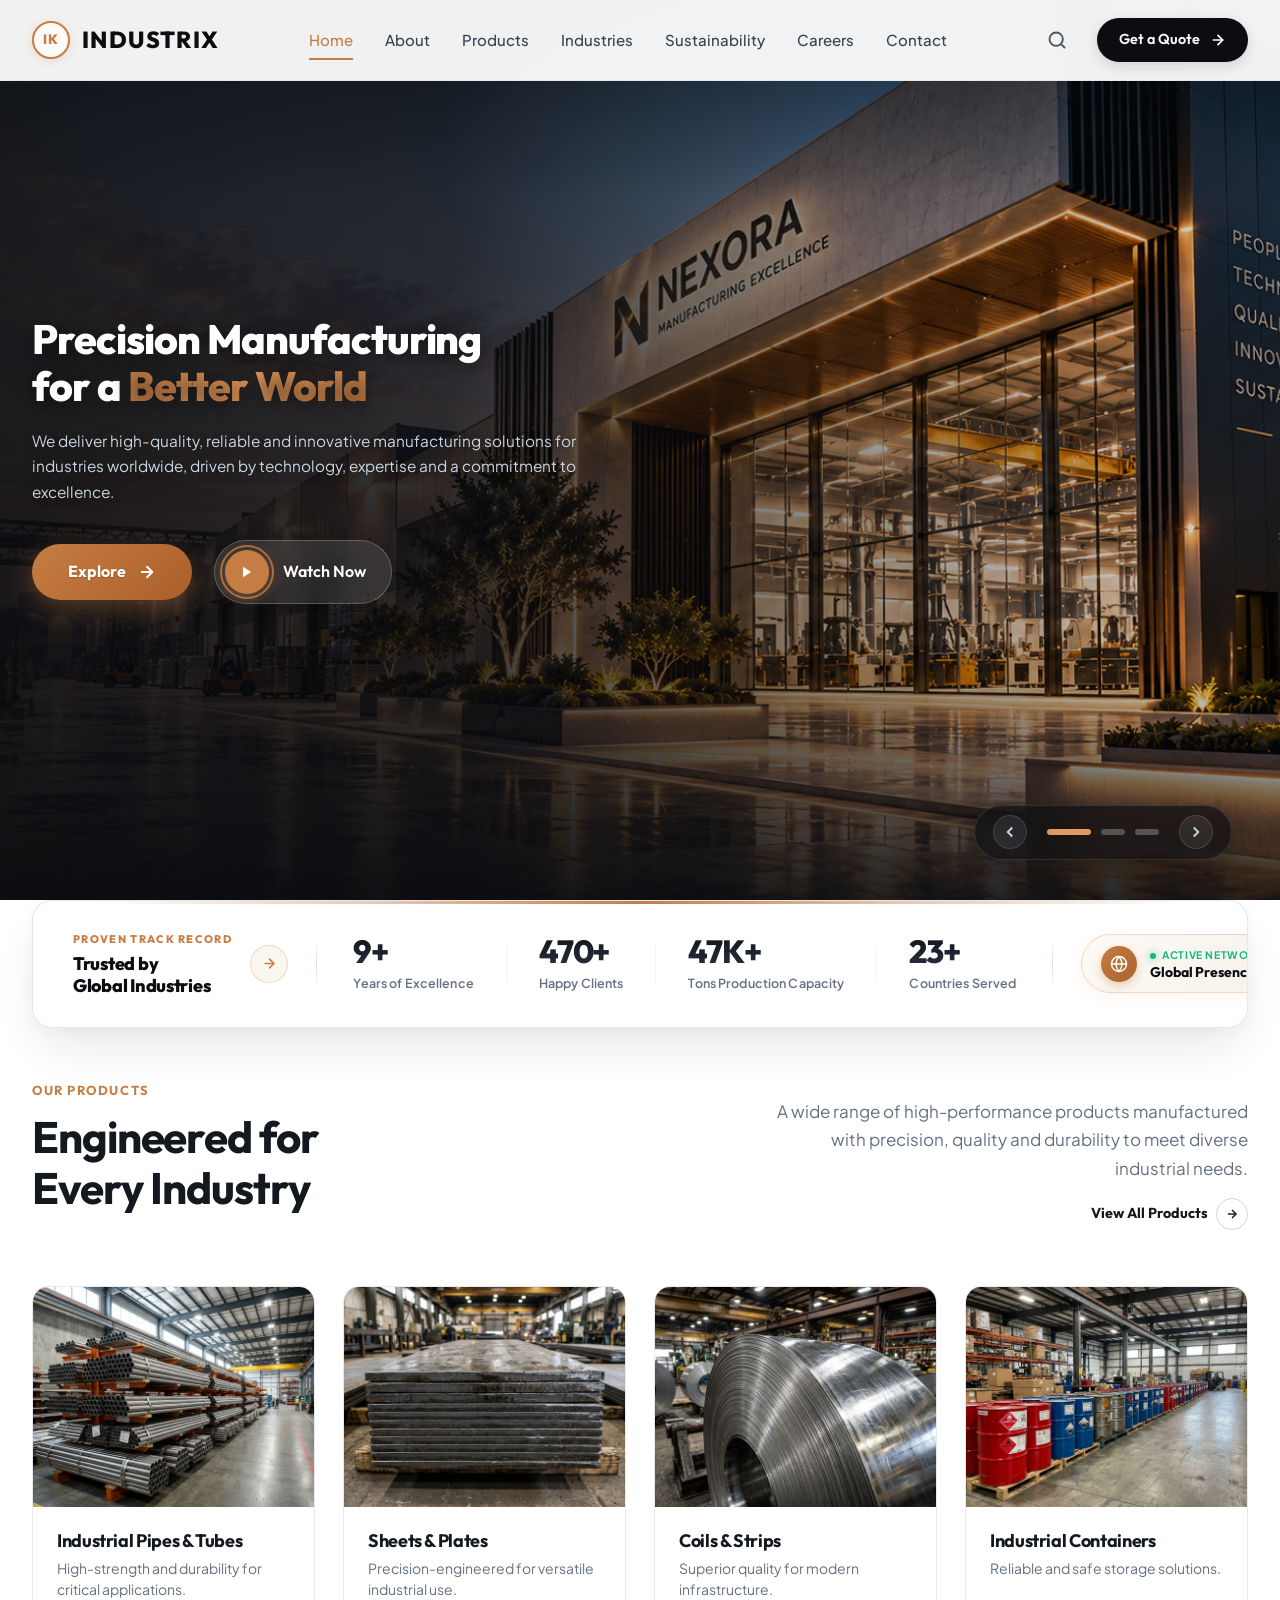
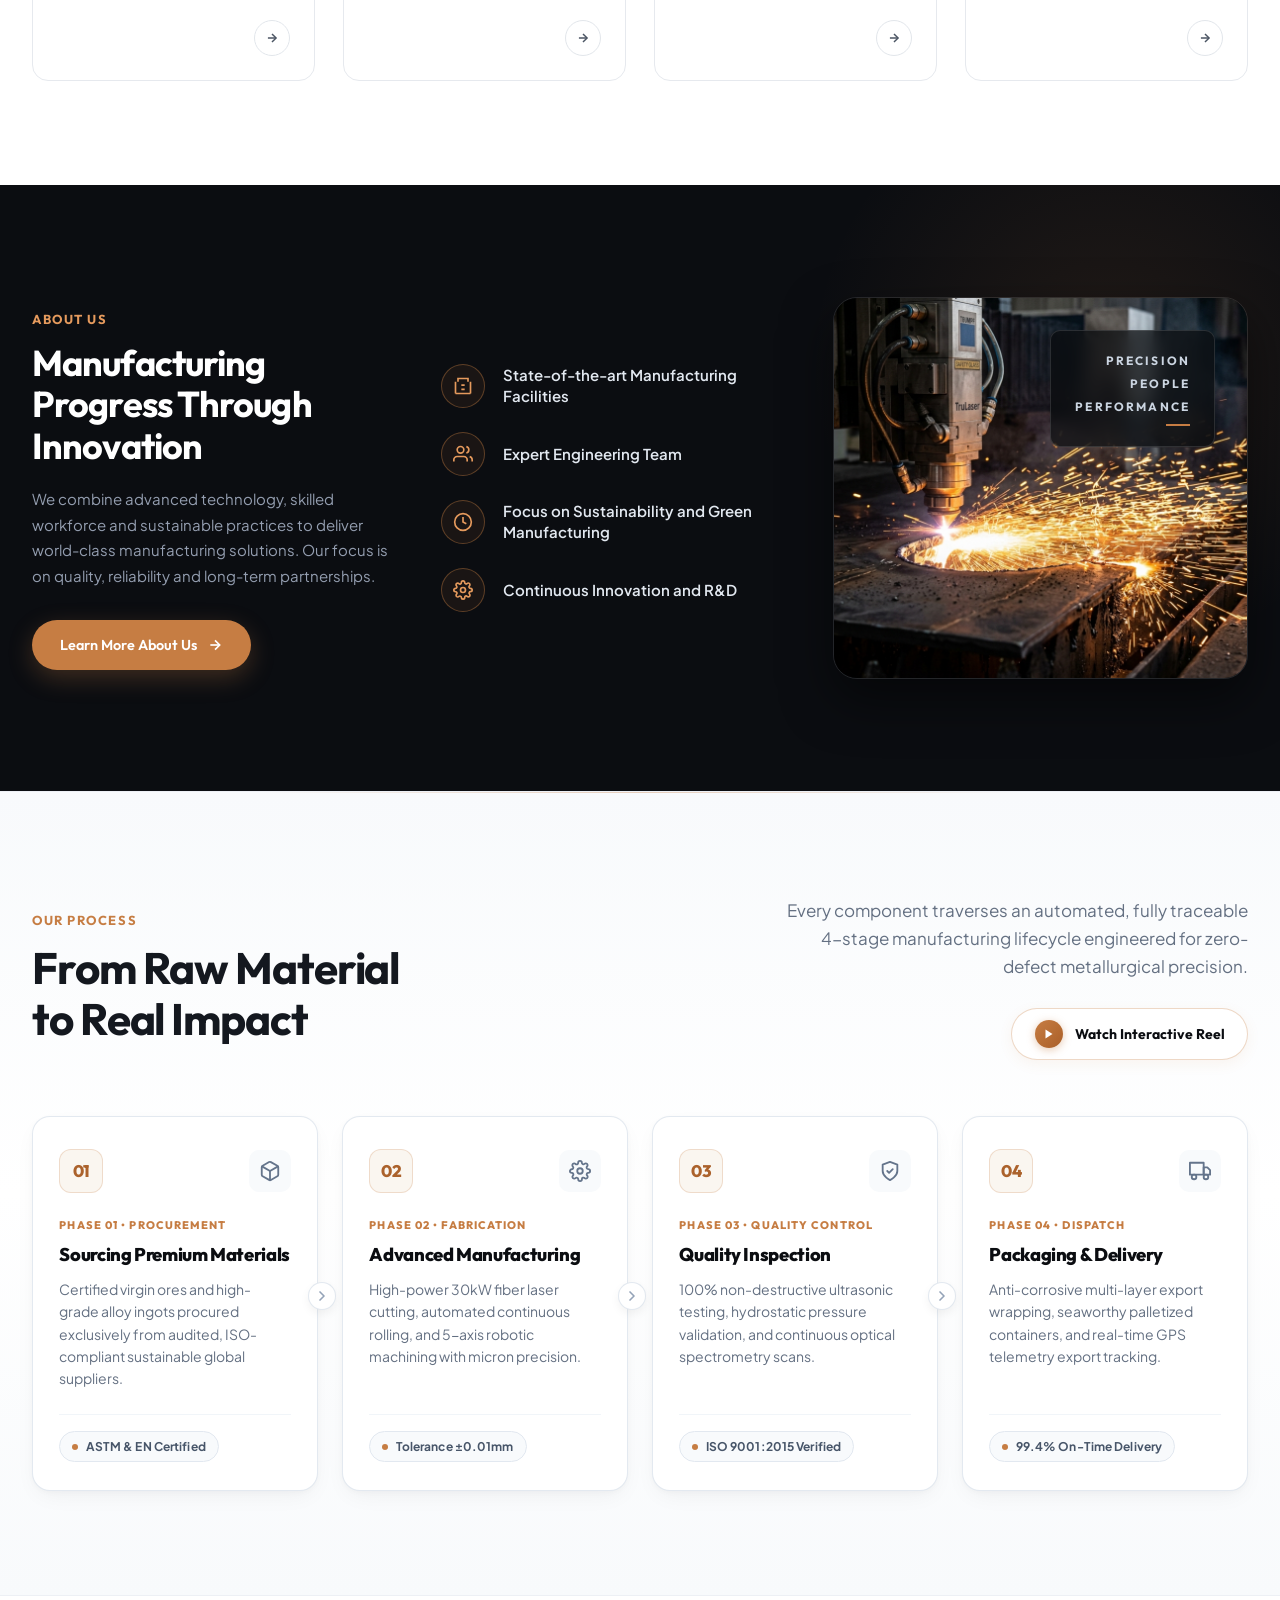
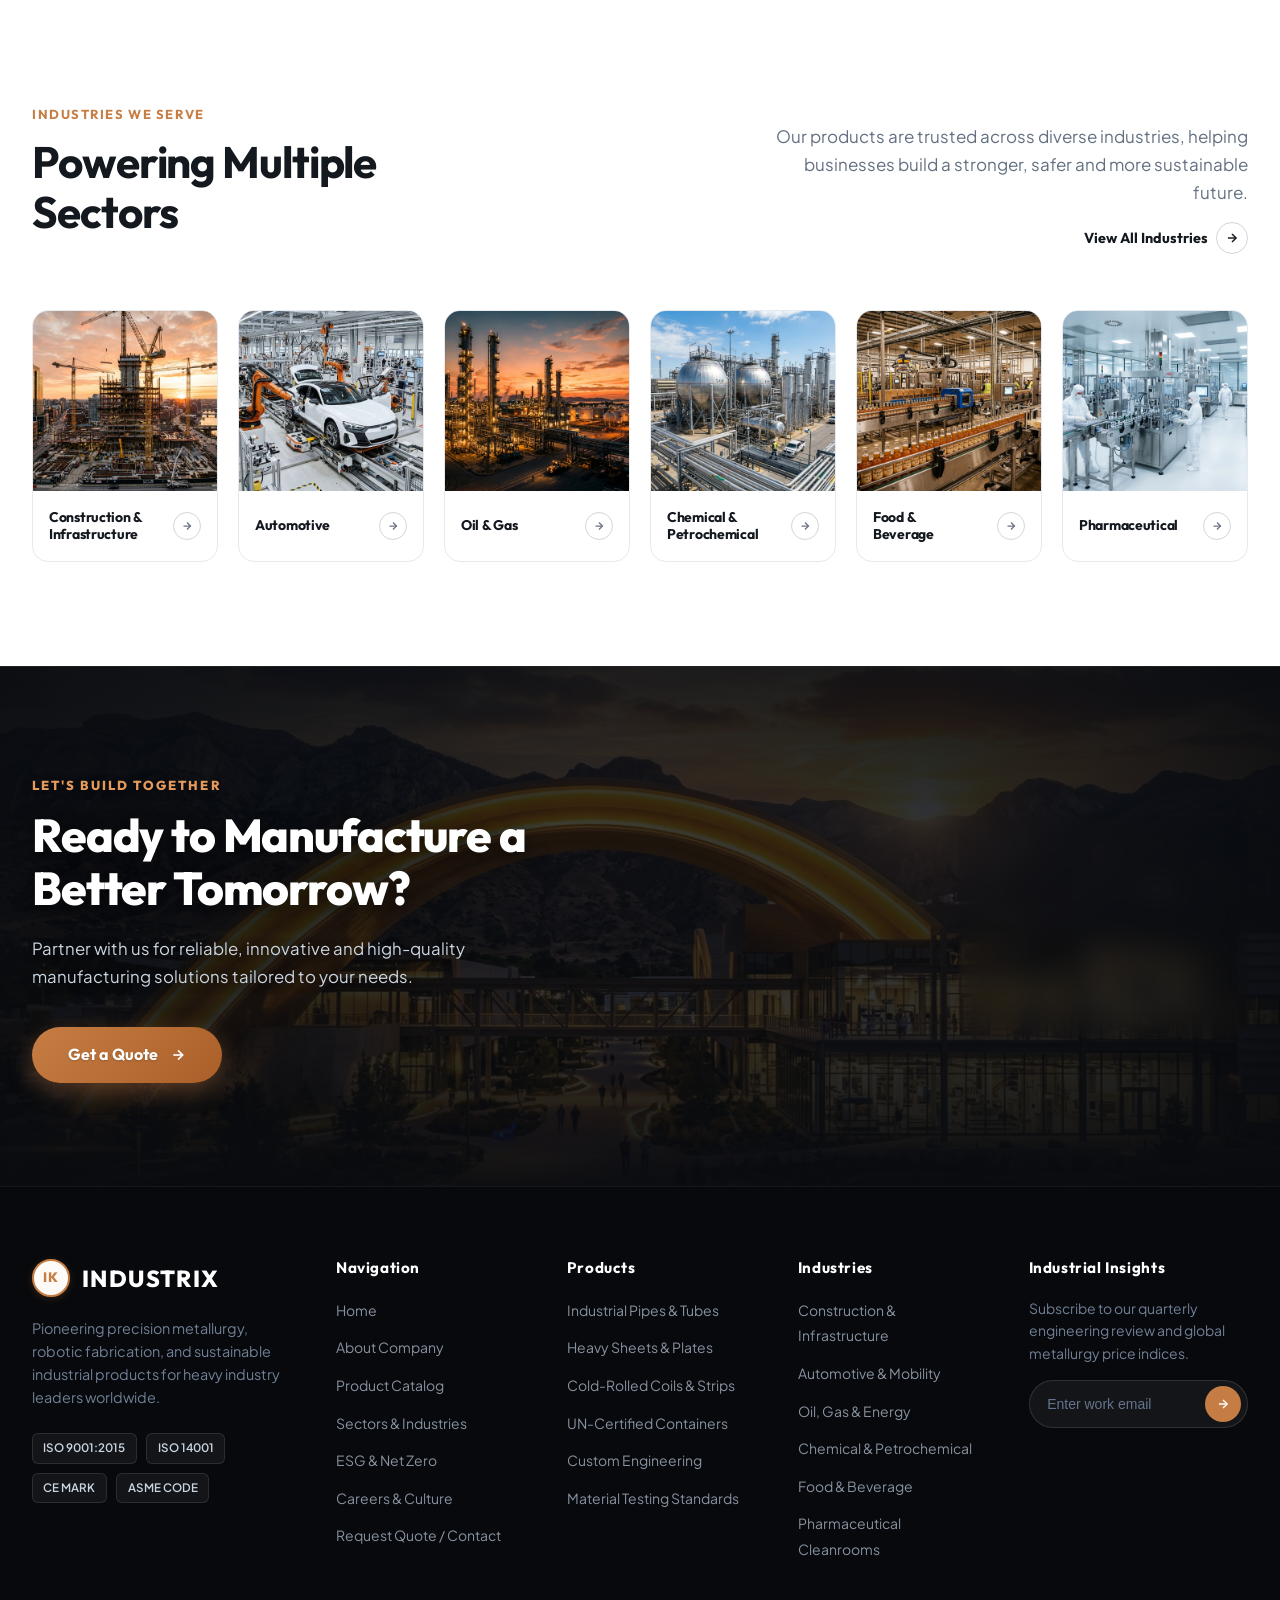
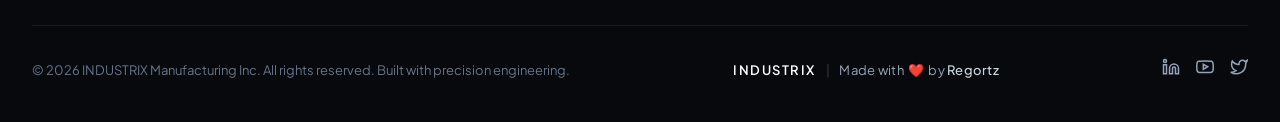
==== commit 04f5b2fe: "Add 'INDUSTRIX | Made with ❤️ by Regortz' credit in website footer" ====
--- a/index.html
+++ b/index.html
@@ -870,6 +870,11 @@
 
       <div class="footer-bottom-bar">
         <p>&copy; 2026 INDUSTRIX Manufacturing Inc. All rights reserved. Built with precision engineering.</p>
+        <div class="footer-credit">
+          <span class="footer-credit-brand">INDUSTRIX</span>
+          <span class="footer-credit-sep">|</span>
+          <span>Made with <span class="footer-heart">&#10084;&#65039;</span> by <a href="https://regortz.com" target="_blank" rel="noopener noreferrer">Regortz</a></span>
+        </div>
         <div class="footer-social-links">
           <a href="#" aria-label="LinkedIn"><svg width="18" height="18" viewBox="0 0 24 24" fill="none" stroke="currentColor" stroke-width="2"><path d="M16 8a6 6 0 0 1 6 6v7h-4v-7a2 2 0 0 0-2-2 2 2 0 0 0-2 2v7h-4v-7a6 6 0 0 1 6-6z"></path><rect x="2" y="9" width="4" height="12"></rect><circle cx="4" cy="4" r="2"></circle></svg></a>
           <a href="#" aria-label="YouTube"><svg width="18" height="18" viewBox="0 0 24 24" fill="none" stroke="currentColor" stroke-width="2"><path d="M22.54 6.42a2.78 2.78 0 0 0-1.94-2C18.88 4 12 4 12 4s-6.88 0-8.6.46a2.78 2.78 0 0 0-1.94 2A29 29 0 0 0 1 11.75a29 29 0 0 0 .46 5.33A2.78 2.78 0 0 0 3.4 19c1.72.46 8.6.46 8.6.46s6.88 0 8.6-.46a2.78 2.78 0 0 0 1.94-2 29 29 0 0 0 .46-5.25 29 29 0 0 0-.46-5.33z"></path><polygon points="9.75 15.02 15.5 11.75 9.75 8.48 9.75 15.02"></polygon></svg></a>
--- a/css/main.css
+++ b/css/main.css
@@ -2013,7 +2013,47 @@
   font-size: 0.8125rem;
   color: #64748b;
   flex-wrap: wrap;
-  gap: 1rem;
+  gap: 1.25rem;
+}
+
+.footer-credit {
+  display: inline-flex;
+  align-items: center;
+  justify-content: center;
+  gap: 0.45rem;
+  font-size: 0.8125rem;
+  color: #94a3b8;
+  letter-spacing: 0.02em;
+}
+
+.footer-credit-brand {
+  font-weight: 600;
+  letter-spacing: 0.12em;
+  color: #f8fafc;
+  text-transform: uppercase;
+}
+
+.footer-credit-sep {
+  opacity: 0.45;
+  color: #64748b;
+  margin: 0 0.15rem;
+}
+
+.footer-heart {
+  color: #ef4444;
+  display: inline-block;
+  margin: 0 0.12rem;
+}
+
+.footer-credit a {
+  color: #cbd5e1;
+  font-weight: 500;
+  text-decoration: none;
+  transition: color var(--transition-fast);
+}
+
+.footer-credit a:hover {
+  color: var(--color-copper-light);
 }
 
 .footer-social-links {
